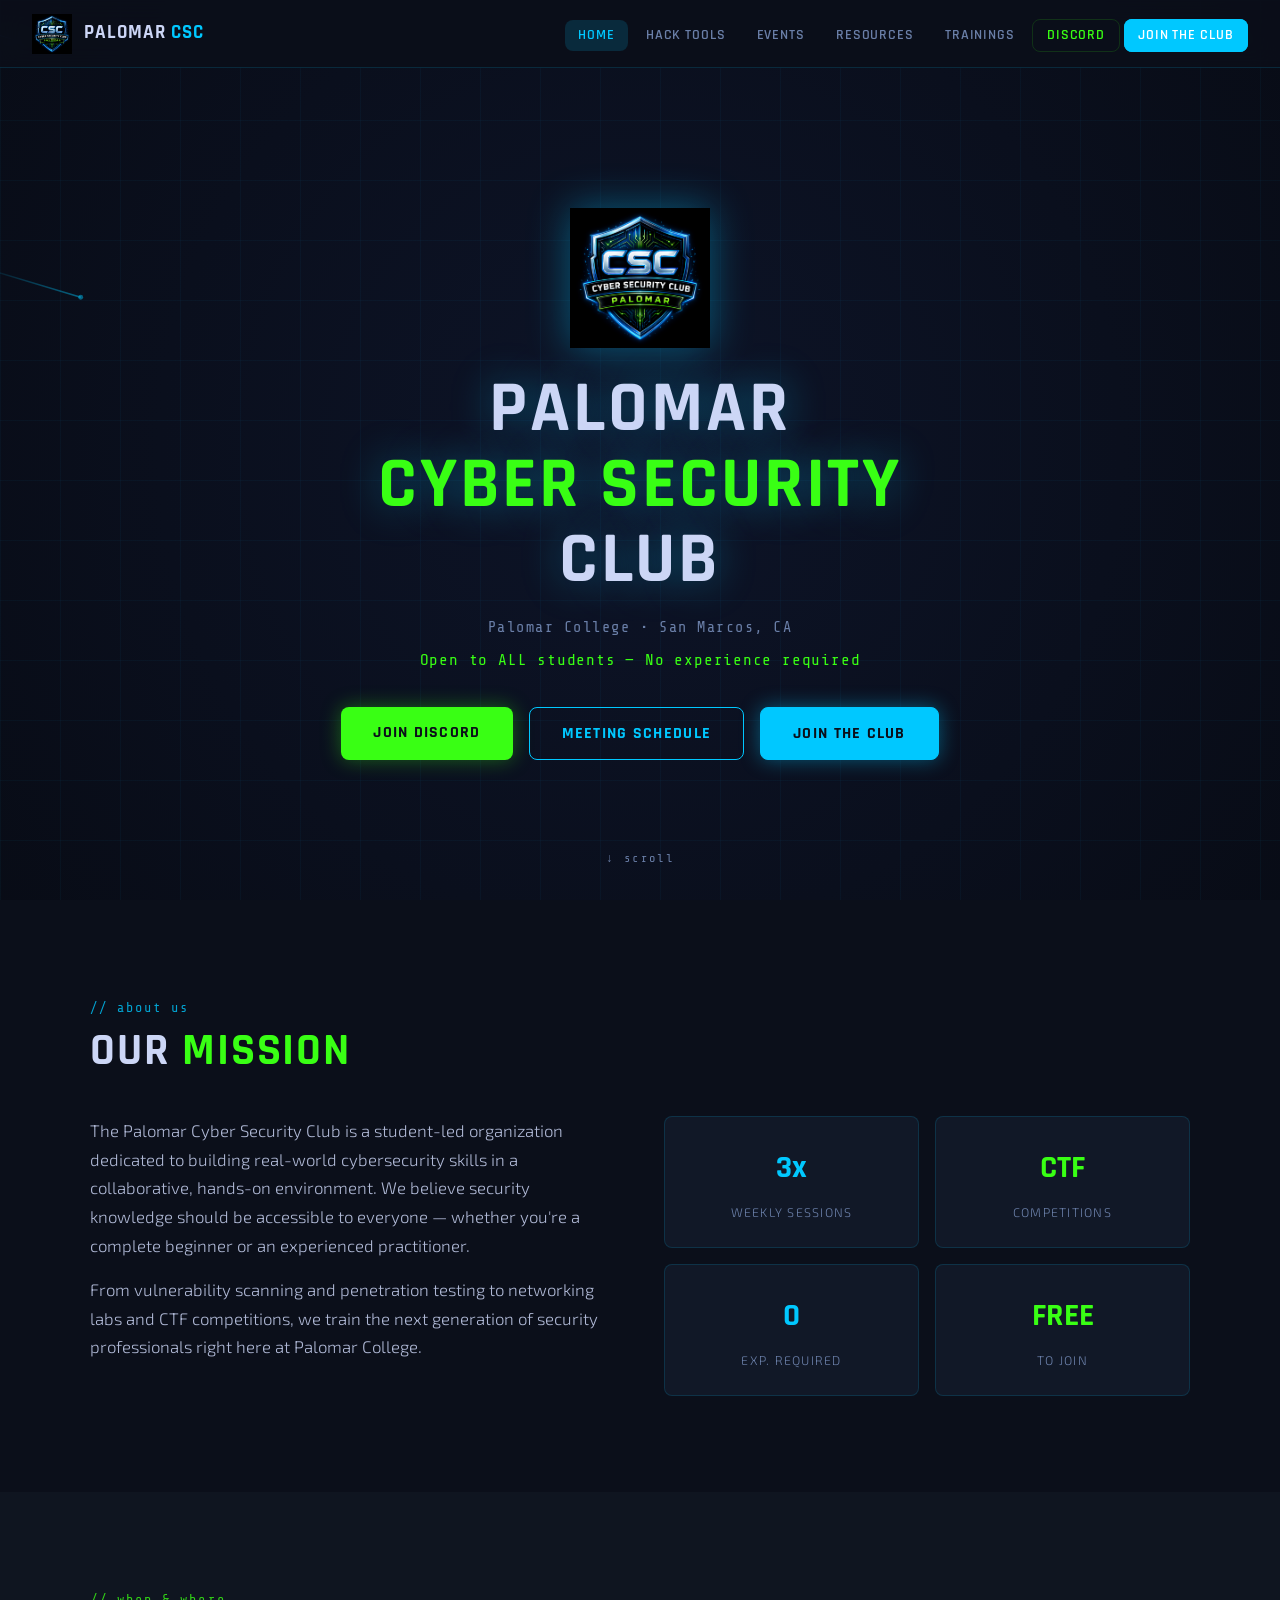
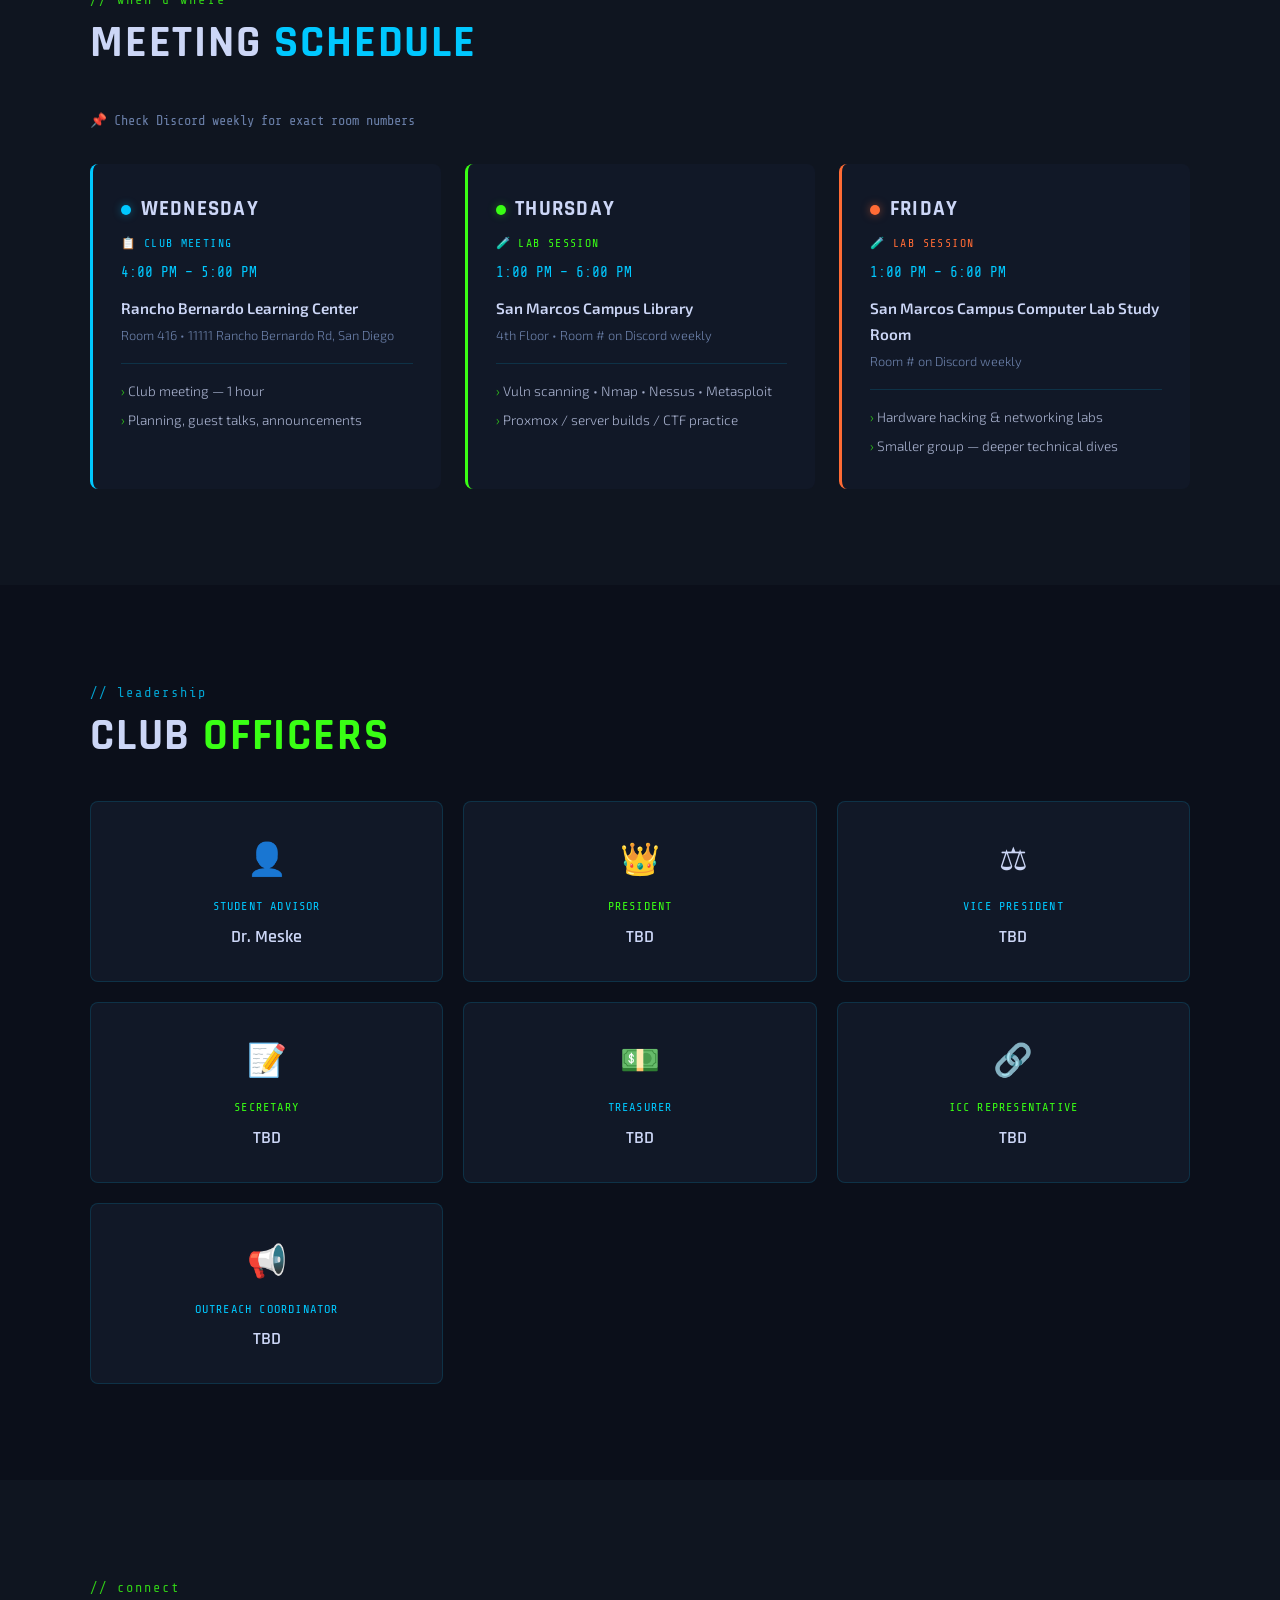
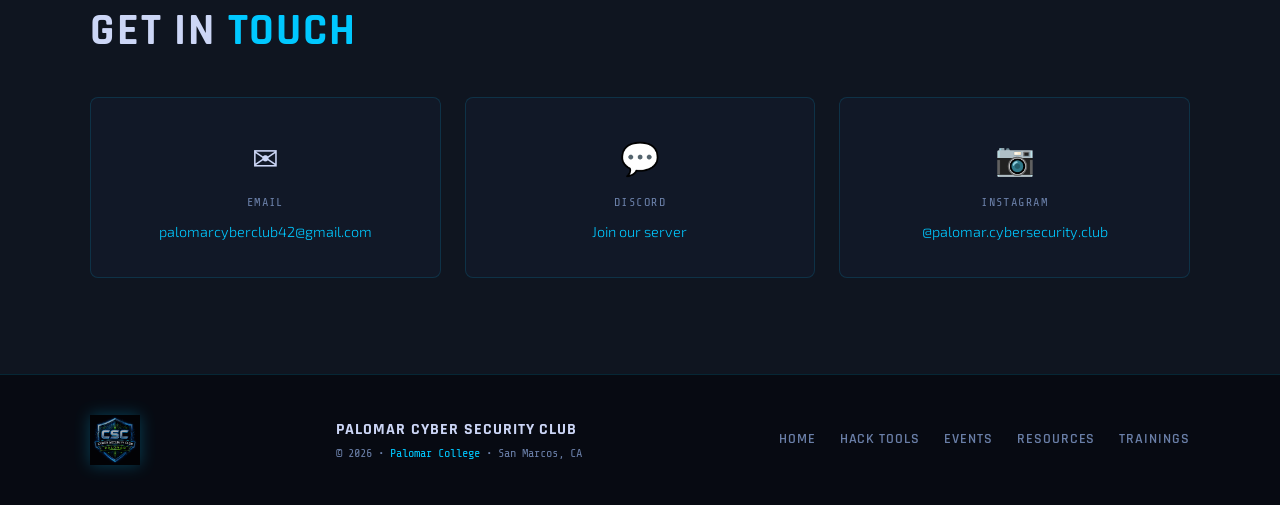
==== index.html @ 4d3561e5 "Update index.html" ====
<!DOCTYPE html>
<html lang="en">
<head>
<meta charset="UTF-8">
<meta name="viewport" content="width=device-width, initial-scale=1.0">
<title>Palomar Cyber Security Club</title>
<link href="https://fonts.googleapis.com/css2?family=Rajdhani:wght@400;500;600;700&family=Share+Tech+Mono&family=Exo+2:wght@300;400;600;800&display=swap" rel="stylesheet">
<link rel="stylesheet" href="style.css">
</head>
<body>

<!-- NAV -->
<nav class="navbar">
  <div class="nav-brand">
    <img src="logo.png" alt="CSC Logo" class="nav-logo">
    <span class="nav-title">Palomar <span class="accent-blue">CSC</span></span>
  </div>
  <button class="hamburger" id="hamburger">&#9776;</button>
  <ul class="nav-links" id="navLinks">
    <li><a href="index.html" class="active">Home</a></li>
    <li><a href="tools.html">Hack Tools</a></li>
    <li><a href="events.html">Events</a></li>
    <li><a href="resources.html">Resources</a></li>
    <li><a href="trainings.html">Trainings</a></li>
    <li><a href="https://discord.gg/BPTcKqK" target="_blank" class="nav-discord">Discord</a></li>
    <li><a href="https://sites.google.com/view/palomarcyberclub?utm_source=ig&utm_medium=social&utm_content=link_in_bio" target="_blank" class="nav-join">Join the Club</a></li>
  </ul>
</nav>

<!-- HERO -->
<section class="hero">
  <canvas id="comets"></canvas>
  <div class="hero-grid-overlay"></div>
  <div class="hero-content">
    <img src="logo.png" alt="CSC Logo" class="hero-logo">
    <h1 class="hero-title">PALOMAR<br><span class="accent-green">CYBER SECURITY</span><br>CLUB</h1>
    <p class="hero-sub">Palomar College &bull; San Marcos, CA</p>
    <p class="hero-tagline">Open to ALL students &mdash; No experience required</p>
    <div class="hero-btns">
      <a href="https://discord.gg/BPTcKqK" target="_blank" class="btn btn-primary">Join Discord</a>
      <a href="#schedule" class="btn btn-outline">Meeting Schedule</a>
      <a href="https://forms.gle/CK98BKJ6L5dnW2eJA" target="_blank" class="btn btn-join">Join the Club</a>
    </div>
  </div>
  <div class="hero-scroll-hint">&#8595; scroll</div>
</section>

<!-- ABOUT -->
<section class="section" id="about">
  <div class="container">
    <div class="section-label accent-blue">// about us</div>
    <h2 class="section-title">Our <span class="accent-green">Mission</span></h2>
    <div class="about-grid">
      <div class="about-text">
        <p>The Palomar Cyber Security Club is a student-led organization dedicated to building real-world cybersecurity skills in a collaborative, hands-on environment. We believe security knowledge should be accessible to everyone — whether you're a complete beginner or an experienced practitioner.</p>
        <p>From vulnerability scanning and penetration testing to networking labs and CTF competitions, we train the next generation of security professionals right here at Palomar College.</p>
      </div>
      <div class="about-stats">
        <div class="stat-card">
          <span class="stat-num accent-blue">3x</span>
          <span class="stat-label">Weekly Sessions</span>
        </div>
        <div class="stat-card">
          <span class="stat-num accent-green">CTF</span>
          <span class="stat-label">Competitions</span>
        </div>
        <div class="stat-card">
          <span class="stat-num accent-blue">0</span>
          <span class="stat-label">Exp. Required</span>
        </div>
        <div class="stat-card">
          <span class="stat-num accent-green">FREE</span>
          <span class="stat-label">To Join</span>
        </div>
      </div>
    </div>
  </div>
</section>

<!-- SCHEDULE -->
<section class="section section-dark" id="schedule">
  <div class="container">
    <div class="section-label accent-green">// when & where</div>
    <h2 class="section-title">Meeting <span class="accent-blue">Schedule</span></h2>
    <p class="schedule-note">&#128204; Check Discord weekly for exact room numbers</p>
    <div class="schedule-grid">

      <div class="schedule-card wednesday">
        <div class="day-header">
          <span class="day-dot wed-dot"></span>
          <span class="day-name">Wednesday</span>
        </div>
        <div style="font-family:'Share Tech Mono',monospace;font-size:0.72rem;color:var(--blue);text-transform:uppercase;letter-spacing:0.12em;margin-bottom:0.4rem;">📋 Club Meeting</div>
        <div class="day-time">4:00 PM – 5:00 PM</div>
        <div class="day-location">
          <div class="loc-name">Rancho Bernardo Learning Center</div>
          <div class="loc-detail">Room 416 &bull; 11111 Rancho Bernardo Rd, San Diego</div>
        </div>
        <ul class="day-activities">
          <li>Club meeting — 1 hour</li>
          <li>Planning, guest talks, announcements</li>
        </ul>
      </div>

      <div class="schedule-card thursday">
        <div class="day-header">
          <span class="day-dot thu-dot"></span>
          <span class="day-name">Thursday</span>
        </div>
        <div style="font-family:'Share Tech Mono',monospace;font-size:0.72rem;color:var(--green);text-transform:uppercase;letter-spacing:0.12em;margin-bottom:0.4rem;">🧪 Lab Session</div>
        <div class="day-time">1:00 PM – 6:00 PM</div>
        <div class="day-location">
          <div class="loc-name">San Marcos Campus Library</div>
          <div class="loc-detail">4th Floor &bull; Room # on Discord weekly</div>
        </div>
        <ul class="day-activities">
          <li>Vuln scanning &bull; Nmap &bull; Nessus &bull; Metasploit</li>
          <li>Proxmox / server builds / CTF practice</li>
        </ul>
      </div>

      <div class="schedule-card friday">
        <div class="day-header">
          <span class="day-dot fri-dot"></span>
          <span class="day-name">Friday</span>
        </div>
        <div style="font-family:'Share Tech Mono',monospace;font-size:0.72rem;color:#ff6b35;text-transform:uppercase;letter-spacing:0.12em;margin-bottom:0.4rem;">🧪 Lab Session</div>
        <div class="day-time">1:00 PM – 6:00 PM</div>
        <div class="day-location">
          <div class="loc-name">San Marcos Campus Computer Lab Study Room</div>
          <div class="loc-detail">Room # on Discord weekly</div>
        </div>
        <ul class="day-activities">
          <li>Hardware hacking &amp; networking labs</li>
          <li>Smaller group — deeper technical dives</li>
        </ul>
      </div>

    </div>
  </div>
</section>

<!-- OFFICERS -->
<section class="section" id="officers">
  <div class="container">
    <div class="section-label accent-blue">// leadership</div>
    <h2 class="section-title">Club <span class="accent-green">Officers</span></h2>
    <div class="officers-grid">
      <div class="officer-card">
        <div class="officer-icon">&#128100;</div>
        <div class="officer-role accent-blue">Student Advisor</div>
        <div class="officer-name">Dr. Meske</div>
      </div>
      <div class="officer-card">
        <div class="officer-icon">&#128081;</div>
        <div class="officer-role accent-green">President</div>
        <div class="officer-name">TBD</div>
      </div>
      <div class="officer-card">
        <div class="officer-icon">&#9878;</div>
        <div class="officer-role accent-blue">Vice President</div>
        <div class="officer-name">TBD</div>
      </div>
      <div class="officer-card">
        <div class="officer-icon">&#128221;</div>
        <div class="officer-role accent-green">Secretary</div>
        <div class="officer-name">TBD</div>
      </div>
      <div class="officer-card">
        <div class="officer-icon">&#128181;</div>
        <div class="officer-role accent-blue">Treasurer</div>
        <div class="officer-name">TBD</div>
      </div>
      <div class="officer-card">
        <div class="officer-icon">&#128279;</div>
        <div class="officer-role accent-green">ICC Representative</div>
        <div class="officer-name">TBD</div>
      </div>
      <div class="officer-card">
        <div class="officer-icon">&#128226;</div>
        <div class="officer-role accent-blue">Outreach Coordinator</div>
        <div class="officer-name">TBD</div>
      </div>
    </div>
  </div>
</section>

<!-- CONTACT -->
<section class="section section-dark" id="contact">
  <div class="container contact-container">
    <div class="section-label accent-green">// connect</div>
    <h2 class="section-title">Get In <span class="accent-blue">Touch</span></h2>
    <div class="contact-grid">
      <a href="mailto:palomarcyberclub42@gmail.com" class="contact-card">
        <span class="contact-icon">&#9993;</span>
        <span class="contact-label">Email</span>
        <span class="contact-value">palomarcyberclub42@gmail.com</span>
      </a>
      <a href="https://discord.gg/BPTcKqK" target="_blank" class="contact-card">
        <span class="contact-icon">&#128172;</span>
        <span class="contact-label">Discord</span>
        <span class="contact-value">Join our server</span>
      </a>
      <a href="https://www.instagram.com/palomar.cybersecurity.club" target="_blank" class="contact-card">
        <span class="contact-icon">&#128247;</span>
        <span class="contact-label">Instagram</span>
        <span class="contact-value">@palomar.cybersecurity.club</span>
      </a>
    </div>
  </div>
</section>

<!-- FOOTER -->
<footer class="footer">
  <div class="footer-inner">
    <img src="logo.png" alt="CSC Logo" class="footer-logo">
    <div class="footer-text">
      <p class="footer-name">Palomar Cyber Security Club</p>
      <p class="footer-copy">&copy; 2026 &bull; <a href="https://www.palomar.edu" target="_blank" style="color:var(--blue);text-decoration:none;">Palomar College</a> &bull; San Marcos, CA</p>
    </div>
    <nav class="footer-nav">
      <a href="index.html">Home</a>
      <a href="tools.html">Hack Tools</a>
      <a href="events.html">Events</a>
      <a href="resources.html">Resources</a>
      <a href="trainings.html">Trainings</a>
    </nav>
  </div>
</footer>

<script src="main.js"></script>
</body>
</html>
---- style.css ----
/* ── VARIABLES ── */
:root {
  --bg:        #0b0f1a;
  --bg2:       #0f1520;
  --bg3:       #131926;
  --card:      #111827;
  --card-hover:#162032;
  --blue:      #00c8ff;
  --blue-dim:  rgba(0,200,255,0.15);
  --blue-glow: rgba(0,200,255,0.4);
  --green:     #39ff14;
  --green-dim: rgba(57,255,20,0.12);
  --green-glow:rgba(57,255,20,0.35);
  --text:      #ccd6f6;
  --muted:     #6a7fa8;
  --border:    rgba(0,200,255,0.15);
  --border-g:  rgba(57,255,20,0.15);
  --nav-h:     68px;
  --radius:    8px;
}

/* ── RESET ── */
*, *::before, *::after { box-sizing: border-box; margin: 0; padding: 0; }
html { scroll-behavior: smooth; }

body {
  background: var(--bg);
  color: var(--text);
  font-family: 'Exo 2', sans-serif;
  font-weight: 300;
  line-height: 1.7;
  overflow-x: hidden;
}

a { color: inherit; text-decoration: none; }
ul { list-style: none; }
img { display: block; max-width: 100%; }

/* ── ACCENT CLASSES ── */
.accent-blue  { color: var(--blue); }
.accent-green { color: var(--green); }

/* ── NAVBAR ── */
.navbar {
  position: fixed;
  top: 0; left: 0; right: 0;
  height: var(--nav-h);
  background: rgba(11,15,26,0.92);
  backdrop-filter: blur(12px);
  border-bottom: 1px solid var(--border);
  display: flex;
  align-items: center;
  justify-content: space-between;
  padding: 0 2rem;
  z-index: 1000;
}

.nav-brand {
  display: flex;
  align-items: center;
  gap: 0.75rem;
}

.nav-logo {
  height: 40px;
  width: 40px;
  object-fit: contain;
}

.nav-title {
  font-family: 'Rajdhani', sans-serif;
  font-weight: 700;
  font-size: 1.2rem;
  letter-spacing: 0.05em;
  text-transform: uppercase;
}

.nav-links {
  display: flex;
  align-items: center;
  gap: 0.25rem;
}

.nav-links a {
  padding: 0.4rem 0.85rem;
  border-radius: var(--radius);
  font-family: 'Rajdhani', sans-serif;
  font-weight: 600;
  font-size: 0.9rem;
  letter-spacing: 0.06em;
  text-transform: uppercase;
  color: var(--muted);
  transition: color 0.2s, background 0.2s;
}

.nav-links a:hover,
.nav-links a.active {
  color: var(--blue);
  background: var(--blue-dim);
}

.nav-discord {
  color: var(--green) !important;
  border: 1px solid var(--border-g) !important;
}
.nav-discord:hover {
  background: var(--green-dim) !important;
}

.nav-join {
  color: #fff !important;
  background: var(--blue) !important;
  border: 1px solid var(--blue) !important;
  border-radius: var(--radius) !important;
}
.nav-join:hover {
  background: #00b8e6 !important;
  box-shadow: 0 0 14px var(--blue-glow) !important;
  color: #fff !important;
}

.hamburger {
  display: none;
  background: none;
  border: none;
  color: var(--blue);
  font-size: 1.5rem;
  cursor: pointer;
}

/* ── HERO ── */
.hero {
  position: relative;
  min-height: 100vh;
  display: flex;
  align-items: center;
  justify-content: center;
  overflow: hidden;
  padding-top: var(--nav-h);
}

#comets {
  position: absolute;
  inset: 0;
  width: 100%;
  height: 100%;
}

.hero-grid-overlay {
  position: absolute;
  inset: 0;
  background-image:
    linear-gradient(rgba(0,200,255,0.04) 1px, transparent 1px),
    linear-gradient(90deg, rgba(0,200,255,0.04) 1px, transparent 1px);
  background-size: 60px 60px;
  pointer-events: none;
}

.hero-content {
  position: relative;
  z-index: 2;
  text-align: center;
  padding: 2rem;
  animation: fadeUp 1s ease both;
}

.hero-logo {
  width: 140px;
  height: 140px;
  object-fit: contain;
  margin: 0 auto 1.5rem;
  filter: drop-shadow(0 0 20px var(--blue-glow));
  animation: pulse-glow 3s ease-in-out infinite;
}

@keyframes pulse-glow {
  0%, 100% { filter: drop-shadow(0 0 20px var(--blue-glow)); }
  50%       { filter: drop-shadow(0 0 35px var(--blue-glow)) drop-shadow(0 0 60px var(--green-glow)); }
}

.hero-title {
  font-family: 'Rajdhani', sans-serif;
  font-weight: 700;
  font-size: clamp(2.2rem, 6vw, 4.5rem);
  line-height: 1.05;
  letter-spacing: 0.04em;
  text-transform: uppercase;
  text-shadow: 0 0 40px var(--blue-glow);
  margin-bottom: 1rem;
}

.hero-sub {
  font-family: 'Share Tech Mono', monospace;
  font-size: 0.95rem;
  color: var(--muted);
  letter-spacing: 0.1em;
  margin-bottom: 0.4rem;
}

.hero-tagline {
  font-size: 1rem;
  color: var(--green);
  font-family: 'Share Tech Mono', monospace;
  letter-spacing: 0.05em;
  margin-bottom: 2rem;
}

.hero-btns {
  display: flex;
  gap: 1rem;
  justify-content: center;
  flex-wrap: wrap;
}

.btn {
  padding: 0.75rem 2rem;
  border-radius: var(--radius);
  font-family: 'Rajdhani', sans-serif;
  font-weight: 700;
  font-size: 1rem;
  letter-spacing: 0.08em;
  text-transform: uppercase;
  cursor: pointer;
  transition: all 0.25s;
  display: inline-block;
}

.btn-primary {
  background: var(--green);
  color: #0b0f1a;
  box-shadow: 0 0 20px var(--green-glow);
}
.btn-primary:hover {
  background: #50ff2a;
  box-shadow: 0 0 35px var(--green-glow);
  transform: translateY(-2px);
}

.btn-outline {
  border: 1px solid var(--blue);
  color: var(--blue);
  background: transparent;
}
.btn-outline:hover {
  background: var(--blue-dim);
  box-shadow: 0 0 20px var(--blue-glow);
  transform: translateY(-2px);
}

.btn-join {
  border: 1px solid var(--blue);
  color: #0b0f1a;
  background: var(--blue);
  box-shadow: 0 0 20px var(--blue-glow);
}
.btn-join:hover {
  background: #00b8e6;
  box-shadow: 0 0 35px var(--blue-glow);
  transform: translateY(-2px);
}

.hero-scroll-hint {
  position: absolute;
  bottom: 2rem;
  left: 50%;
  transform: translateX(-50%);
  font-family: 'Share Tech Mono', monospace;
  font-size: 0.75rem;
  color: var(--muted);
  letter-spacing: 0.2em;
  animation: bounce 2s ease-in-out infinite;
}

@keyframes bounce {
  0%, 100% { transform: translateX(-50%) translateY(0); }
  50%       { transform: translateX(-50%) translateY(6px); }
}

/* ── SECTIONS ── */
.section {
  padding: 6rem 1.5rem;
}

.section-dark {
  background: var(--bg2);
}

.container {
  max-width: 1100px;
  margin: 0 auto;
}

.section-label {
  font-family: 'Share Tech Mono', monospace;
  font-size: 0.85rem;
  letter-spacing: 0.15em;
  margin-bottom: 0.5rem;
  opacity: 0.8;
}

.section-title {
  font-family: 'Rajdhani', sans-serif;
  font-weight: 700;
  font-size: clamp(1.8rem, 4vw, 2.8rem);
  text-transform: uppercase;
  letter-spacing: 0.04em;
  margin-bottom: 2.5rem;
  line-height: 1.1;
}

/* ── ABOUT ── */
.about-grid {
  display: grid;
  grid-template-columns: 1fr 1fr;
  gap: 3rem;
  align-items: start;
}

.about-text p {
  color: var(--text);
  margin-bottom: 1rem;
  font-size: 1.05rem;
  opacity: 0.85;
}

.about-stats {
  display: grid;
  grid-template-columns: 1fr 1fr;
  gap: 1rem;
}

.stat-card {
  background: var(--card);
  border: 1px solid var(--border);
  border-radius: var(--radius);
  padding: 1.5rem;
  text-align: center;
  display: flex;
  flex-direction: column;
  gap: 0.4rem;
  transition: border-color 0.2s, background 0.2s;
}

.stat-card:hover {
  background: var(--card-hover);
  border-color: var(--blue);
}

.stat-num {
  font-family: 'Rajdhani', sans-serif;
  font-weight: 700;
  font-size: 2rem;
}

.stat-label {
  font-size: 0.78rem;
  color: var(--muted);
  text-transform: uppercase;
  letter-spacing: 0.1em;
}

/* ── SCHEDULE ── */
.schedule-note {
  font-family: 'Share Tech Mono', monospace;
  font-size: 0.85rem;
  color: var(--muted);
  margin-bottom: 2rem;
}

.schedule-grid {
  display: grid;
  grid-template-columns: repeat(3, 1fr);
  gap: 1.5rem;
}

.schedule-card {
  background: var(--card);
  border-radius: var(--radius);
  padding: 1.75rem;
  border-left: 3px solid transparent;
  transition: transform 0.2s, box-shadow 0.2s;
}

.schedule-card:hover {
  transform: translateY(-4px);
}

.wednesday { border-left-color: var(--blue); }
.thursday  { border-left-color: var(--green); }
.friday    { border-left-color: #ff6b35; }

.day-header {
  display: flex;
  align-items: center;
  gap: 0.6rem;
  margin-bottom: 0.4rem;
}

.day-dot {
  width: 10px;
  height: 10px;
  border-radius: 50%;
  flex-shrink: 0;
}

.wed-dot { background: var(--blue); box-shadow: 0 0 8px var(--blue-glow); }
.thu-dot { background: var(--green); box-shadow: 0 0 8px var(--green-glow); }
.fri-dot { background: #ff6b35; box-shadow: 0 0 8px rgba(255,107,53,0.5); }

.day-name {
  font-family: 'Rajdhani', sans-serif;
  font-weight: 700;
  font-size: 1.3rem;
  text-transform: uppercase;
  letter-spacing: 0.06em;
}

.day-time {
  font-family: 'Share Tech Mono', monospace;
  font-size: 0.9rem;
  color: var(--blue);
  margin-bottom: 0.75rem;
}

.loc-name {
  font-weight: 600;
  font-size: 0.95rem;
  margin-bottom: 0.2rem;
}

.loc-detail {
  font-size: 0.8rem;
  color: var(--muted);
  margin-bottom: 1rem;
}

.day-activities {
  border-top: 1px solid var(--border);
  padding-top: 0.75rem;
}

.day-activities li {
  font-size: 0.85rem;
  color: var(--text);
  opacity: 0.8;
  padding: 0.2rem 0;
}

.day-activities li::before {
  content: '› ';
  color: var(--green);
}

/* ── OFFICERS ── */
.officers-note {
  color: var(--muted);
  font-family: 'Share Tech Mono', monospace;
  font-size: 0.85rem;
  margin-bottom: 2rem;
}

.officers-grid {
  display: grid;
  grid-template-columns: repeat(3, 1fr);
  gap: 1.25rem;
}

.officer-card {
  background: var(--card);
  border: 1px solid var(--border);
  border-radius: var(--radius);
  padding: 1.75rem 1.25rem;
  text-align: center;
  transition: all 0.25s;
}

.officer-card:hover {
  border-color: var(--blue);
  background: var(--card-hover);
  transform: translateY(-3px);
  box-shadow: 0 8px 24px rgba(0,200,255,0.1);
}

.officer-icon {
  font-size: 2rem;
  margin-bottom: 0.75rem;
}

.officer-role {
  font-family: 'Share Tech Mono', monospace;
  font-size: 0.75rem;
  text-transform: uppercase;
  letter-spacing: 0.1em;
  margin-bottom: 0.4rem;
}

.officer-name {
  font-family: 'Rajdhani', sans-serif;
  font-weight: 600;
  font-size: 1.1rem;
  color: var(--text);
}

/* ── CONTACT ── */
.contact-grid {
  display: grid;
  grid-template-columns: repeat(3, 1fr);
  gap: 1.5rem;
}

.contact-card {
  background: var(--card);
  border: 1px solid var(--border);
  border-radius: var(--radius);
  padding: 2rem 1.5rem;
  text-align: center;
  display: flex;
  flex-direction: column;
  gap: 0.5rem;
  transition: all 0.25s;
}

.contact-card:hover {
  border-color: var(--green);
  background: var(--green-dim);
  transform: translateY(-3px);
  box-shadow: 0 8px 24px rgba(57,255,20,0.1);
}

.contact-icon { font-size: 2rem; }

.contact-label {
  font-family: 'Share Tech Mono', monospace;
  font-size: 0.75rem;
  text-transform: uppercase;
  letter-spacing: 0.12em;
  color: var(--muted);
}

.contact-value {
  font-size: 0.9rem;
  color: var(--blue);
  word-break: break-all;
}

/* ── FOOTER ── */
.footer {
  background: #070a12;
  border-top: 1px solid var(--border);
  padding: 2.5rem 2rem;
}

.footer-inner {
  max-width: 1100px;
  margin: 0 auto;
  display: flex;
  align-items: center;
  gap: 1.5rem;
  flex-wrap: wrap;
  justify-content: space-between;
}

.footer-logo {
  height: 50px;
  width: 50px;
  object-fit: contain;
  opacity: 0.7;
  filter: drop-shadow(0 0 8px var(--blue-glow));
}

.footer-name {
  font-family: 'Rajdhani', sans-serif;
  font-weight: 700;
  font-size: 1rem;
  text-transform: uppercase;
  letter-spacing: 0.06em;
}

.footer-copy {
  font-size: 0.75rem;
  color: var(--muted);
  font-family: 'Share Tech Mono', monospace;
}

.footer-nav {
  display: flex;
  gap: 1.5rem;
  flex-wrap: wrap;
}

.footer-nav a {
  font-family: 'Rajdhani', sans-serif;
  font-weight: 600;
  font-size: 0.85rem;
  text-transform: uppercase;
  letter-spacing: 0.07em;
  color: var(--muted);
  transition: color 0.2s;
}

.footer-nav a:hover { color: var(--blue); }

/* ── PAGE HERO (inner pages) ── */
.page-hero {
  padding: calc(var(--nav-h) + 4rem) 1.5rem 3rem;
  text-align: center;
  background: var(--bg2);
  border-bottom: 1px solid var(--border);
  position: relative;
  overflow: hidden;
}

.page-hero::before {
  content: '';
  position: absolute;
  inset: 0;
  background-image:
    linear-gradient(rgba(0,200,255,0.03) 1px, transparent 1px),
    linear-gradient(90deg, rgba(0,200,255,0.03) 1px, transparent 1px);
  background-size: 50px 50px;
}

.page-hero-title {
  font-family: 'Rajdhani', sans-serif;
  font-weight: 700;
  font-size: clamp(2rem, 5vw, 3.5rem);
  text-transform: uppercase;
  letter-spacing: 0.06em;
  position: relative;
}

.page-hero-sub {
  font-family: 'Share Tech Mono', monospace;
  font-size: 0.9rem;
  color: var(--muted);
  margin-top: 0.5rem;
  position: relative;
}

/* ── TOOL / RESOURCE CARDS ── */
.tools-grid {
  display: grid;
  grid-template-columns: repeat(auto-fill, minmax(300px, 1fr));
  gap: 1.25rem;
}

.tool-card {
  background: var(--card);
  border: 1px solid var(--border);
  border-radius: var(--radius);
  padding: 1.5rem;
  transition: all 0.25s;
}

.tool-card:hover {
  border-color: var(--green);
  background: var(--card-hover);
  transform: translateY(-3px);
  box-shadow: 0 8px 24px rgba(57,255,20,0.08);
}

.tool-card a {
  color: var(--blue);
  font-weight: 600;
  transition: color 0.2s;
}

.tool-card a:hover { color: var(--green); }

.tool-tag {
  display: inline-block;
  background: var(--green-dim);
  color: var(--green);
  border: 1px solid var(--border-g);
  border-radius: 4px;
  padding: 0.15rem 0.5rem;
  font-family: 'Share Tech Mono', monospace;
  font-size: 0.7rem;
  letter-spacing: 0.08em;
  margin-bottom: 0.75rem;
}

.tool-card h3 {
  font-family: 'Rajdhani', sans-serif;
  font-weight: 700;
  font-size: 1.15rem;
  margin-bottom: 0.4rem;
}

.tool-card p {
  font-size: 0.88rem;
  color: var(--muted);
  line-height: 1.6;
}

.category-label {
  font-family: 'Rajdhani', sans-serif;
  font-weight: 700;
  font-size: 1.3rem;
  text-transform: uppercase;
  letter-spacing: 0.08em;
  color: var(--blue);
  margin: 3rem 0 1.25rem;
  padding-bottom: 0.5rem;
  border-bottom: 1px solid var(--border);
  display: flex;
  align-items: center;
  gap: 0.5rem;
}

.category-label::before {
  content: '//';
  color: var(--green);
  font-family: 'Share Tech Mono', monospace;
  font-size: 1rem;
}

/* ── EVENTS ── */
.events-list {
  display: flex;
  flex-direction: column;
  gap: 1.25rem;
}

.event-card {
  background: var(--card);
  border: 1px solid var(--border);
  border-radius: var(--radius);
  padding: 1.5rem 1.75rem;
  display: grid;
  grid-template-columns: auto 1fr auto;
  gap: 1.5rem;
  align-items: center;
  transition: all 0.25s;
}

.event-card:hover {
  border-color: var(--blue);
  background: var(--card-hover);
}

.event-date {
  text-align: center;
  min-width: 60px;
}

.event-month {
  font-family: 'Share Tech Mono', monospace;
  font-size: 0.7rem;
  text-transform: uppercase;
  color: var(--blue);
  letter-spacing: 0.1em;
}

.event-day {
  font-family: 'Rajdhani', sans-serif;
  font-weight: 700;
  font-size: 2.2rem;
  color: var(--text);
  line-height: 1;
}

.event-info h3 {
  font-family: 'Rajdhani', sans-serif;
  font-weight: 700;
  font-size: 1.2rem;
  margin-bottom: 0.25rem;
}

.event-info p {
  font-size: 0.85rem;
  color: var(--muted);
}

.event-badge {
  padding: 0.3rem 0.8rem;
  border-radius: 20px;
  font-family: 'Share Tech Mono', monospace;
  font-size: 0.7rem;
  letter-spacing: 0.08em;
  white-space: nowrap;
}

.badge-upcoming {
  background: var(--blue-dim);
  color: var(--blue);
  border: 1px solid rgba(0,200,255,0.3);
}

.badge-recurring {
  background: var(--green-dim);
  color: var(--green);
  border: 1px solid rgba(57,255,20,0.3);
}

.announcement-card {
  background: var(--card);
  border-left: 3px solid var(--green);
  border-radius: var(--radius);
  padding: 1.5rem 1.75rem;
  margin-bottom: 1rem;
}

.announcement-card h3 {
  font-family: 'Rajdhani', sans-serif;
  font-weight: 700;
  font-size: 1.15rem;
  color: var(--green);
  margin-bottom: 0.4rem;
}

.announcement-card p {
  font-size: 0.9rem;
  color: var(--text);
  opacity: 0.85;
}

.ann-date {
  font-family: 'Share Tech Mono', monospace;
  font-size: 0.75rem;
  color: var(--muted);
  margin-top: 0.5rem;
}

/* ── ANIMATIONS ── */
@keyframes fadeUp {
  from { opacity: 0; transform: translateY(30px); }
  to   { opacity: 1; transform: translateY(0); }
}

.fade-up {
  opacity: 0;
  transform: translateY(24px);
  transition: opacity 0.6s ease, transform 0.6s ease;
}
.fade-up.visible {
  opacity: 1;
  transform: translateY(0);
}

/* ── RESPONSIVE ── */
@media (max-width: 768px) {
  .hamburger { display: block; }

  .nav-links {
    display: none;
    position: fixed;
    top: var(--nav-h);
    left: 0; right: 0;
    background: rgba(11,15,26,0.98);
    flex-direction: column;
    padding: 1.5rem;
    gap: 0.5rem;
    border-bottom: 1px solid var(--border);
  }

  .nav-links.open { display: flex; }
  .nav-links a { width: 100%; text-align: center; padding: 0.75rem; }

  .about-grid       { grid-template-columns: 1fr; }
  .schedule-grid    { grid-template-columns: 1fr; }
  .officers-grid    { grid-template-columns: repeat(2, 1fr); }
  .contact-grid     { grid-template-columns: 1fr; }
  .footer-inner     { flex-direction: column; text-align: center; }
  .footer-nav       { justify-content: center; }

  .event-card {
    grid-template-columns: auto 1fr;
    grid-template-rows: auto auto;
  }
  .event-badge { grid-column: 2; }
}

@media (max-width: 480px) {
  .officers-grid { grid-template-columns: 1fr; }
  .about-stats   { grid-template-columns: 1fr 1fr; }
}
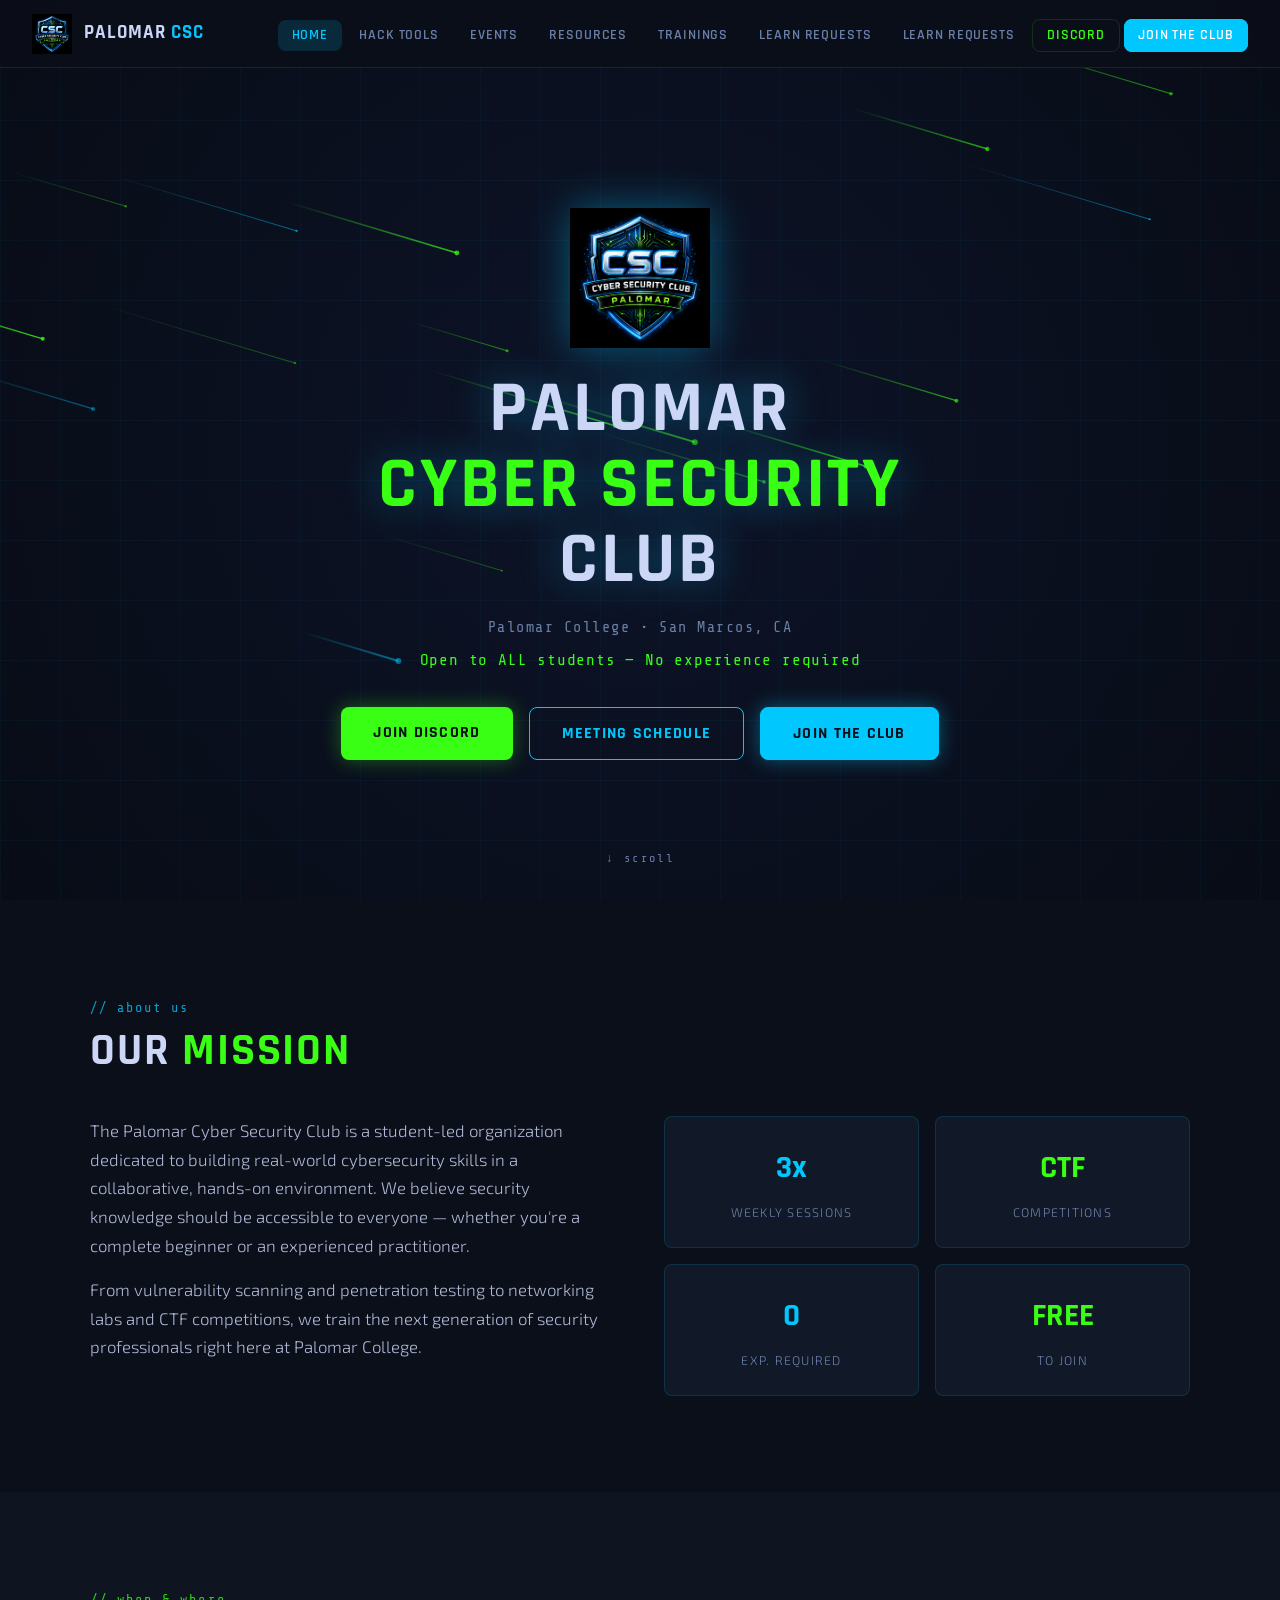
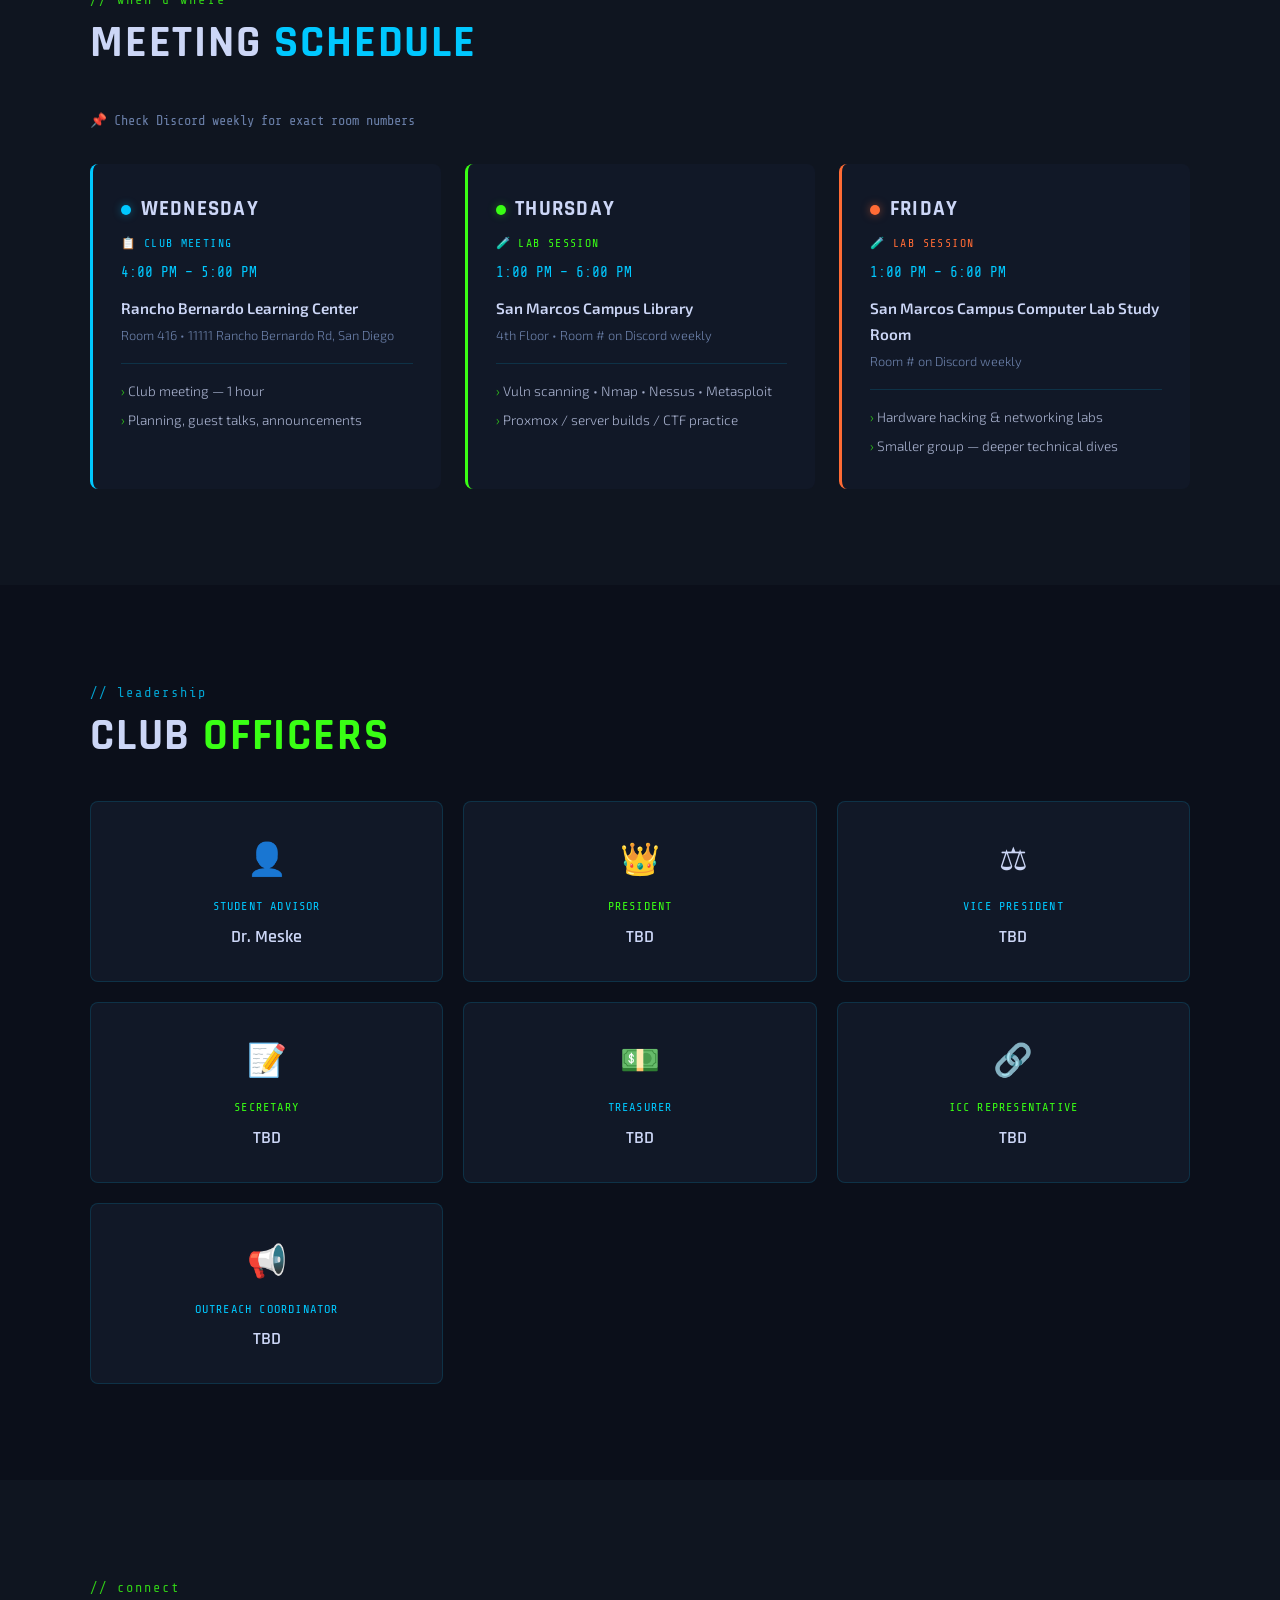
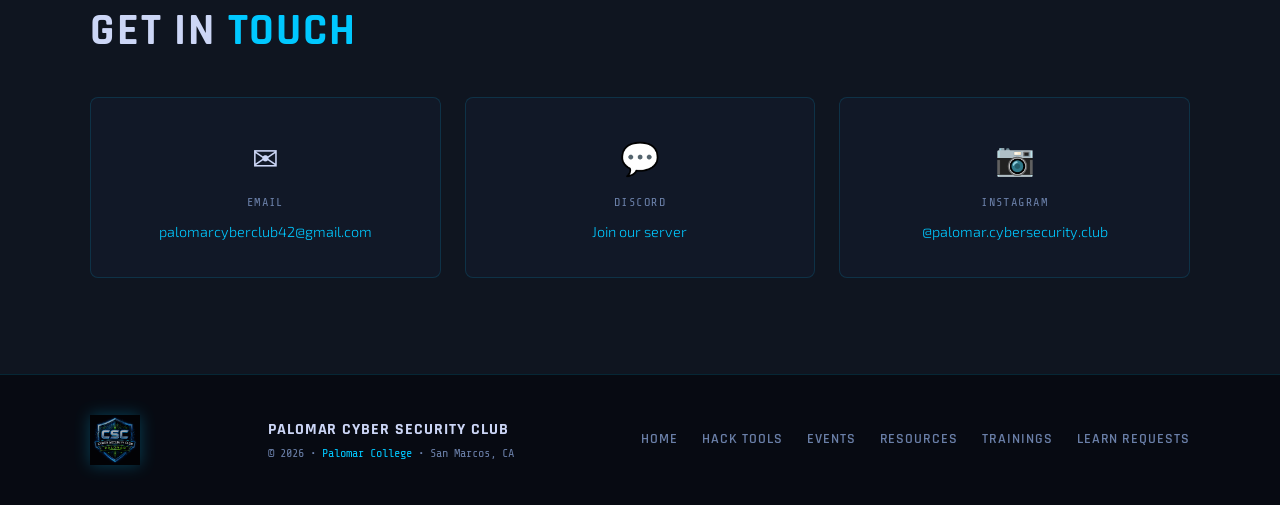
==== commit 1a3b6acd: "Add files via upload" ====
--- a/index.html
+++ b/index.html
@@ -21,7 +21,9 @@
     <li><a href="tools.html">Hack Tools</a></li>
     <li><a href="events.html">Events</a></li>
     <li><a href="resources.html">Resources</a></li>
-    <li><a href="trainings.html">Trainings</a></li>
+    <li><a href="trainings.html">Trainings</a>
+      <a href="learning-board.html">Learn Requests</a></li>
+    <li><a href="learning-board.html">Learn Requests</a></li>
     <li><a href="https://discord.gg/BPTcKqK" target="_blank" class="nav-discord">Discord</a></li>
     <li><a href="https://sites.google.com/view/palomarcyberclub?utm_source=ig&utm_medium=social&utm_content=link_in_bio" target="_blank" class="nav-join">Join the Club</a></li>
   </ul>
@@ -224,6 +226,7 @@
       <a href="events.html">Events</a>
       <a href="resources.html">Resources</a>
       <a href="trainings.html">Trainings</a>
+      <a href="learning-board.html">Learn Requests</a>
     </nav>
   </div>
 </footer>
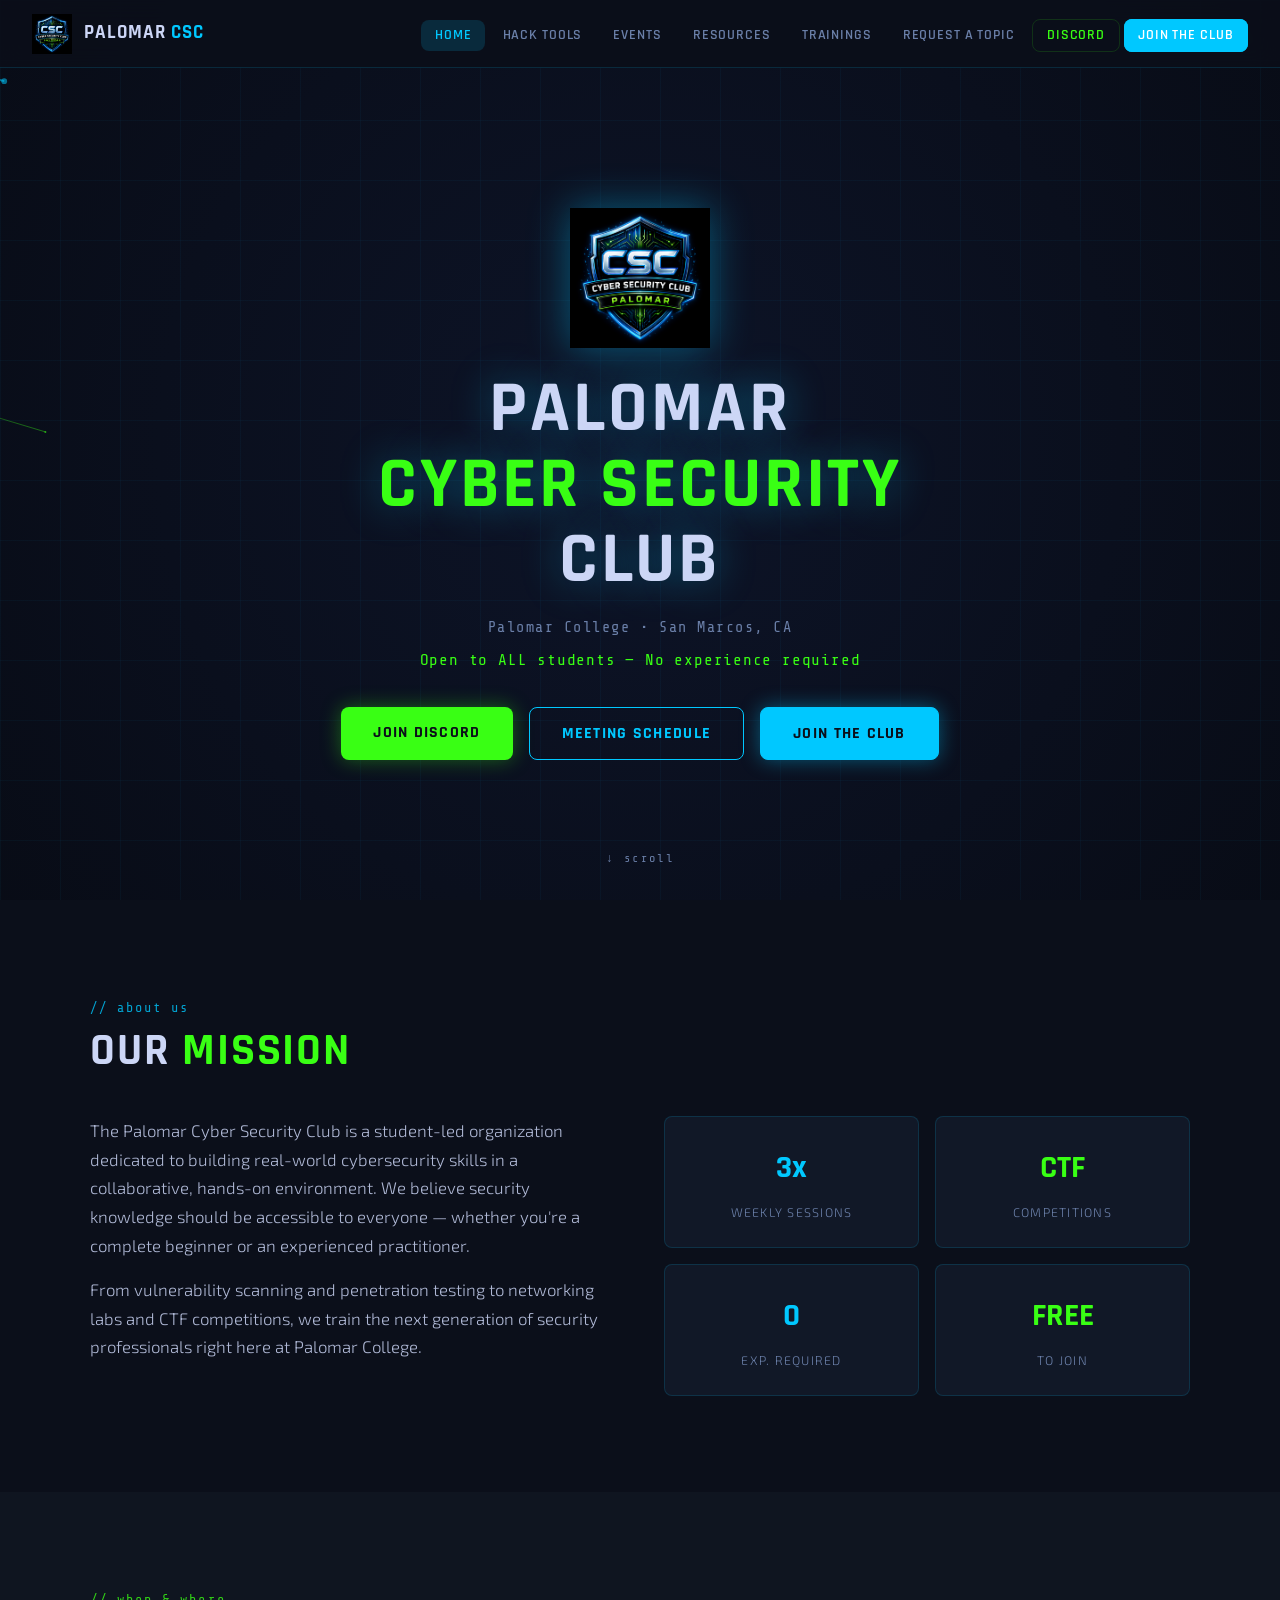
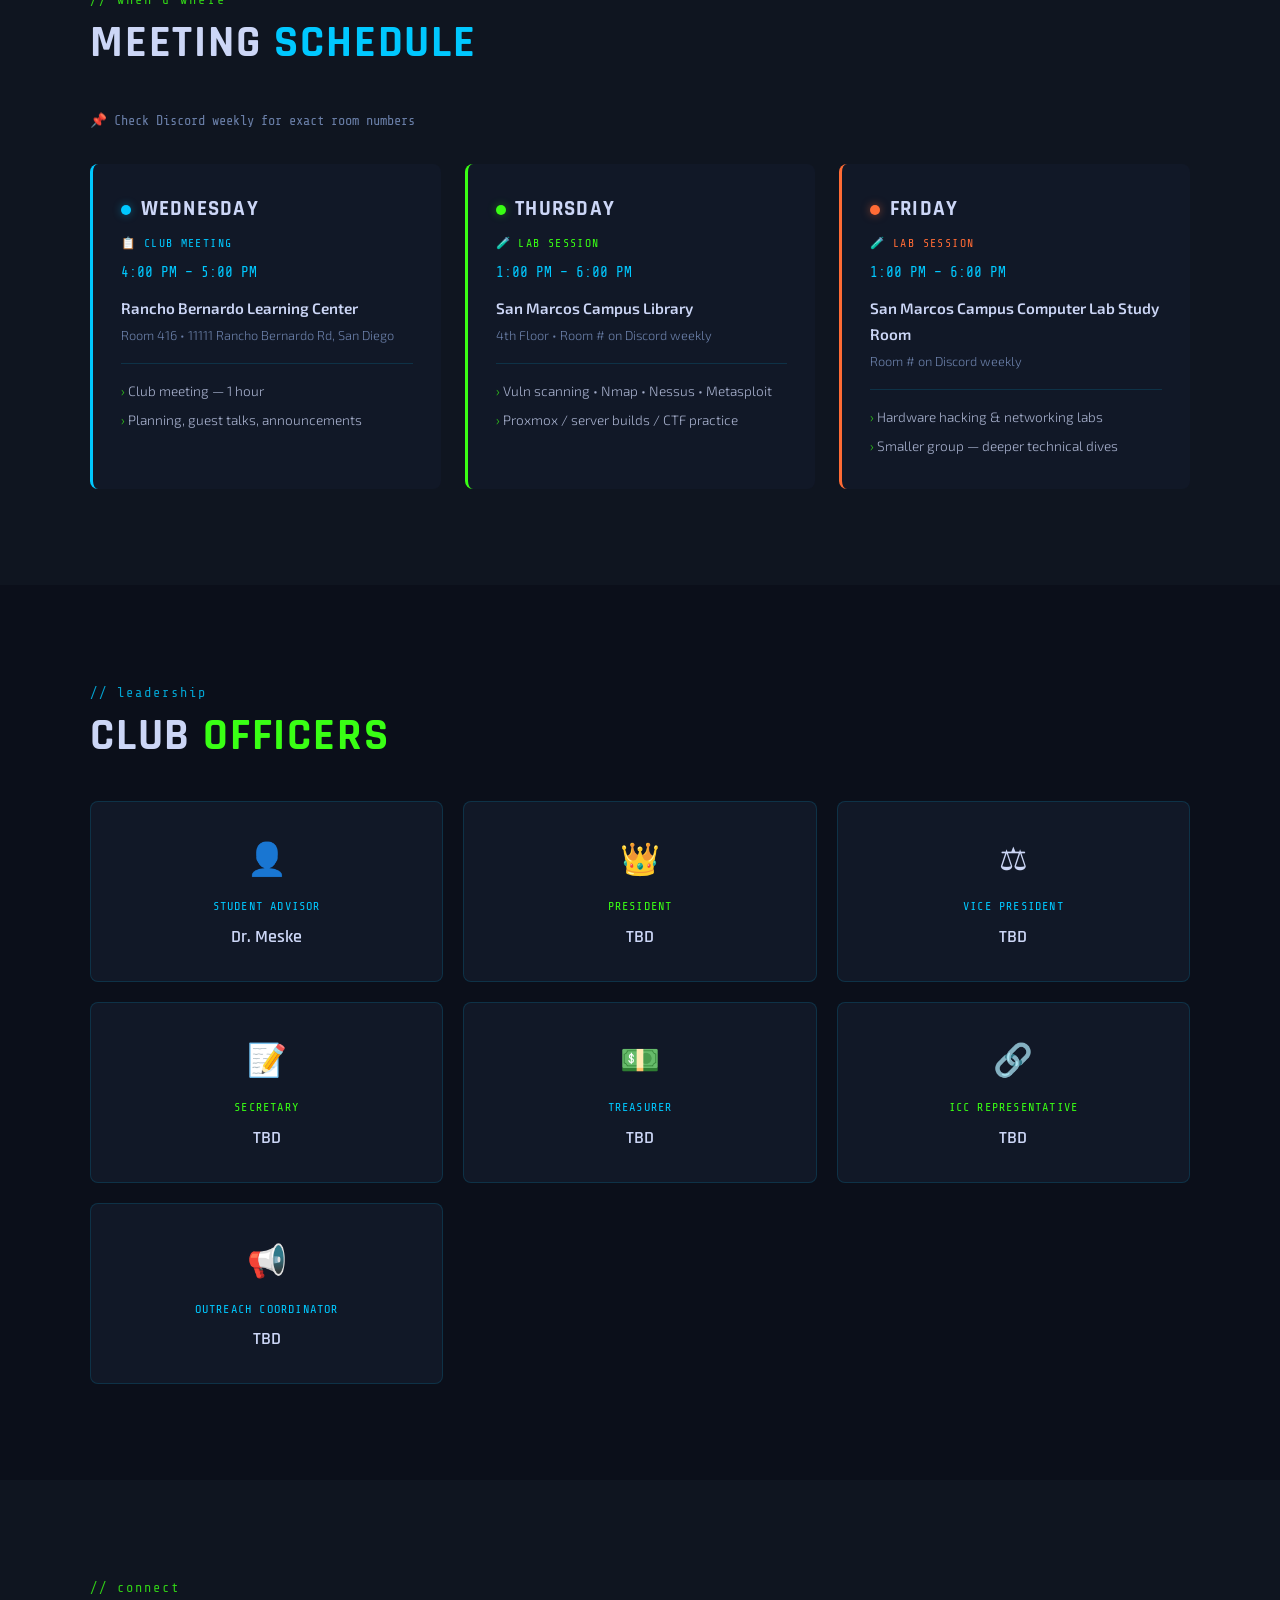
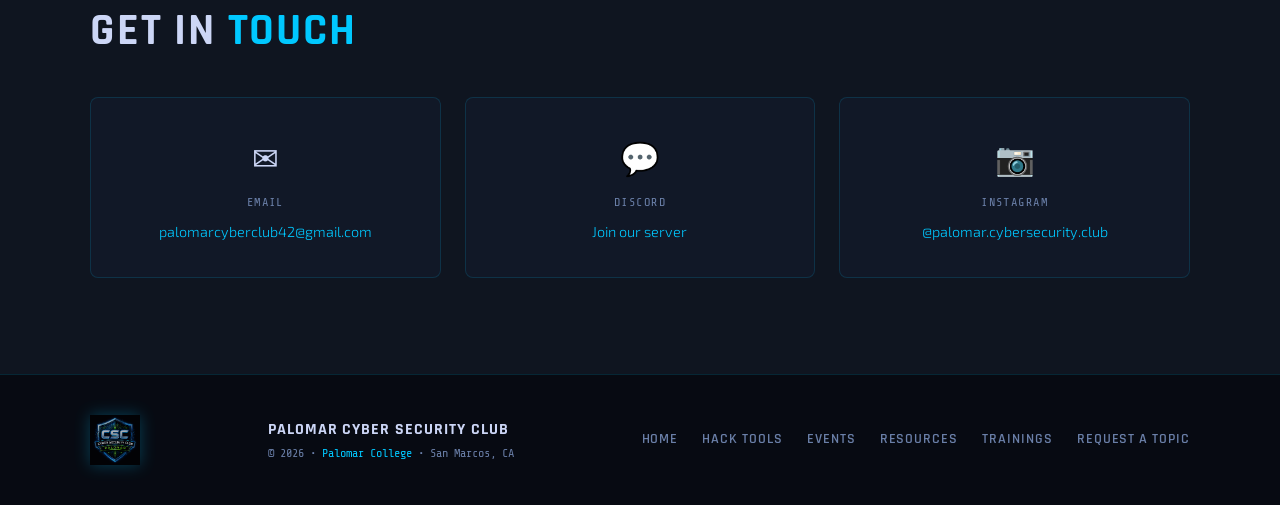
==== commit 15acd114: "Add files via upload" ====
--- a/index.html
+++ b/index.html
@@ -21,9 +21,8 @@
     <li><a href="tools.html">Hack Tools</a></li>
     <li><a href="events.html">Events</a></li>
     <li><a href="resources.html">Resources</a></li>
-    <li><a href="trainings.html">Trainings</a>
-      <a href="learning-board.html">Learn Requests</a></li>
-    <li><a href="learning-board.html">Learn Requests</a></li>
+    <li><a href="trainings.html">Trainings</a></li>
+    <li><a href="learning-board.html">Request a Topic</a></li>
     <li><a href="https://discord.gg/BPTcKqK" target="_blank" class="nav-discord">Discord</a></li>
     <li><a href="https://sites.google.com/view/palomarcyberclub?utm_source=ig&utm_medium=social&utm_content=link_in_bio" target="_blank" class="nav-join">Join the Club</a></li>
   </ul>
@@ -226,7 +225,7 @@
       <a href="events.html">Events</a>
       <a href="resources.html">Resources</a>
       <a href="trainings.html">Trainings</a>
-      <a href="learning-board.html">Learn Requests</a>
+      <a href="learning-board.html">Request a Topic</a>
     </nav>
   </div>
 </footer>
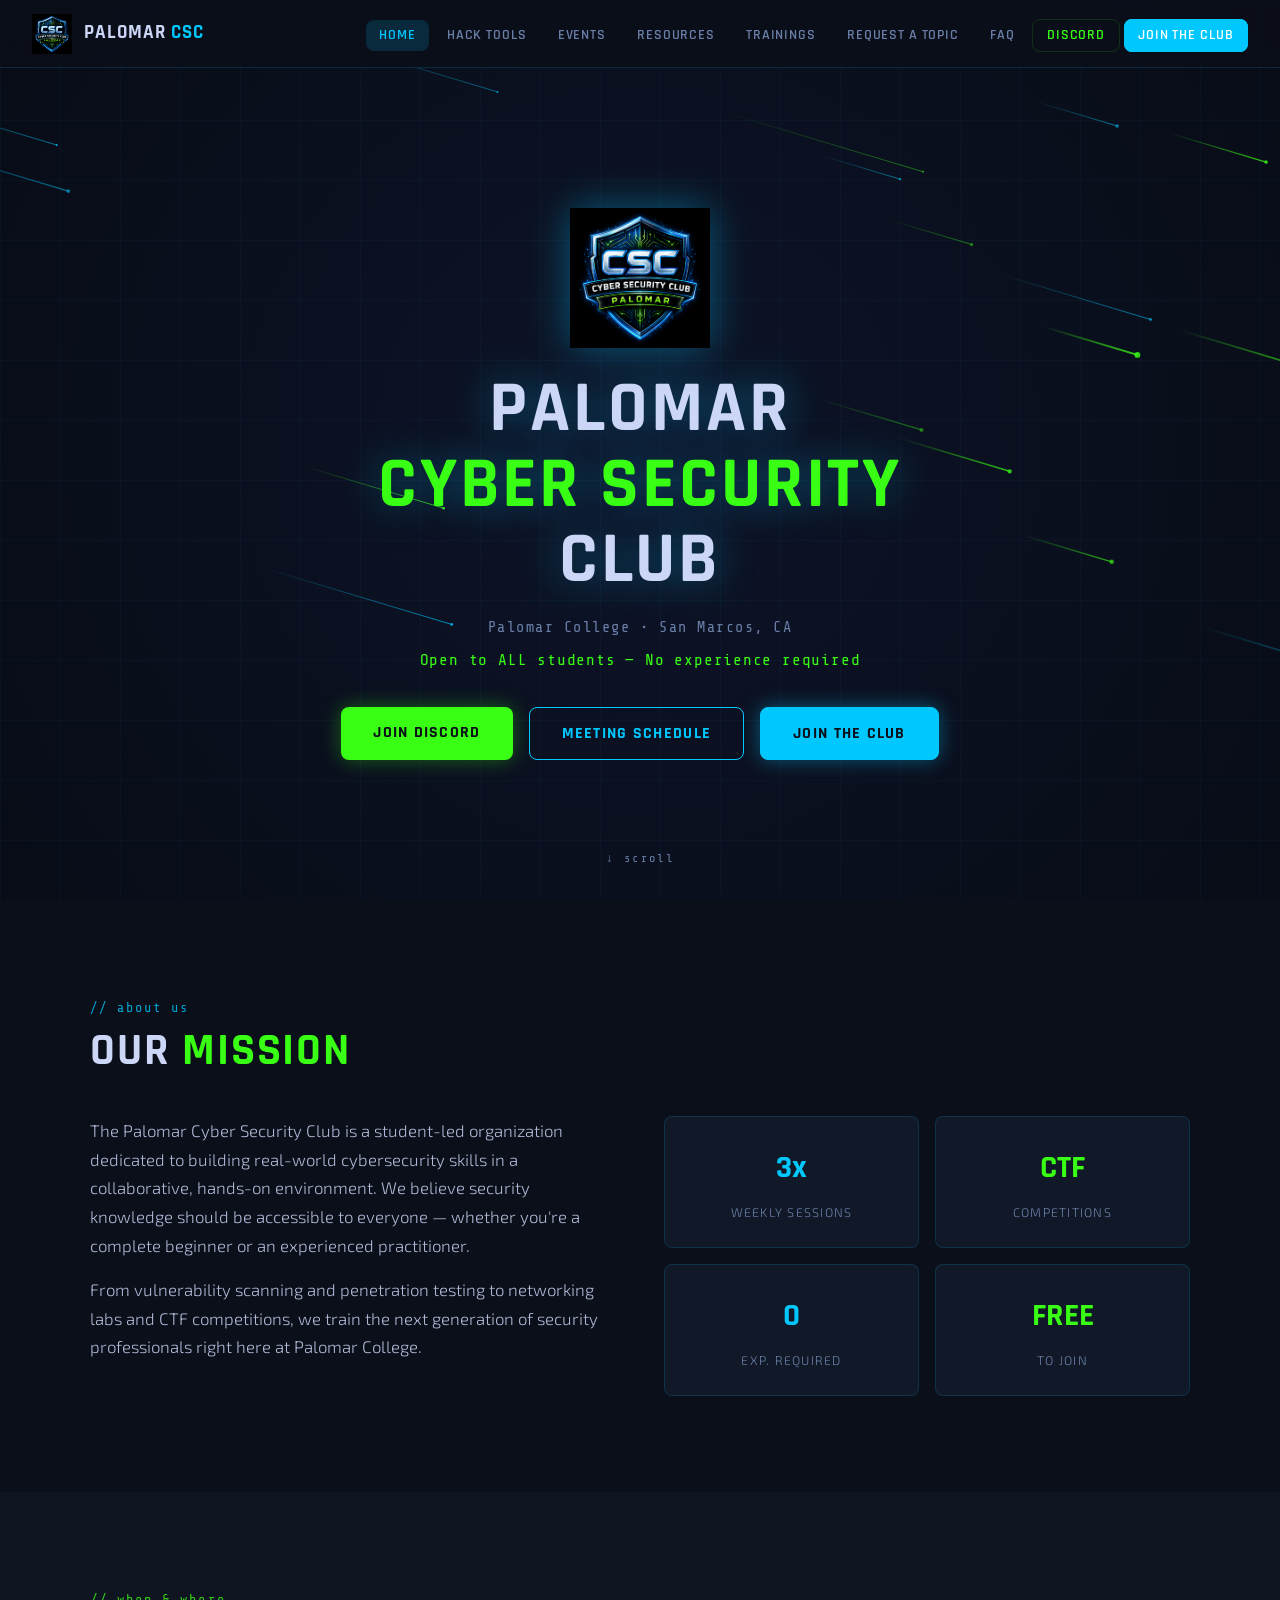
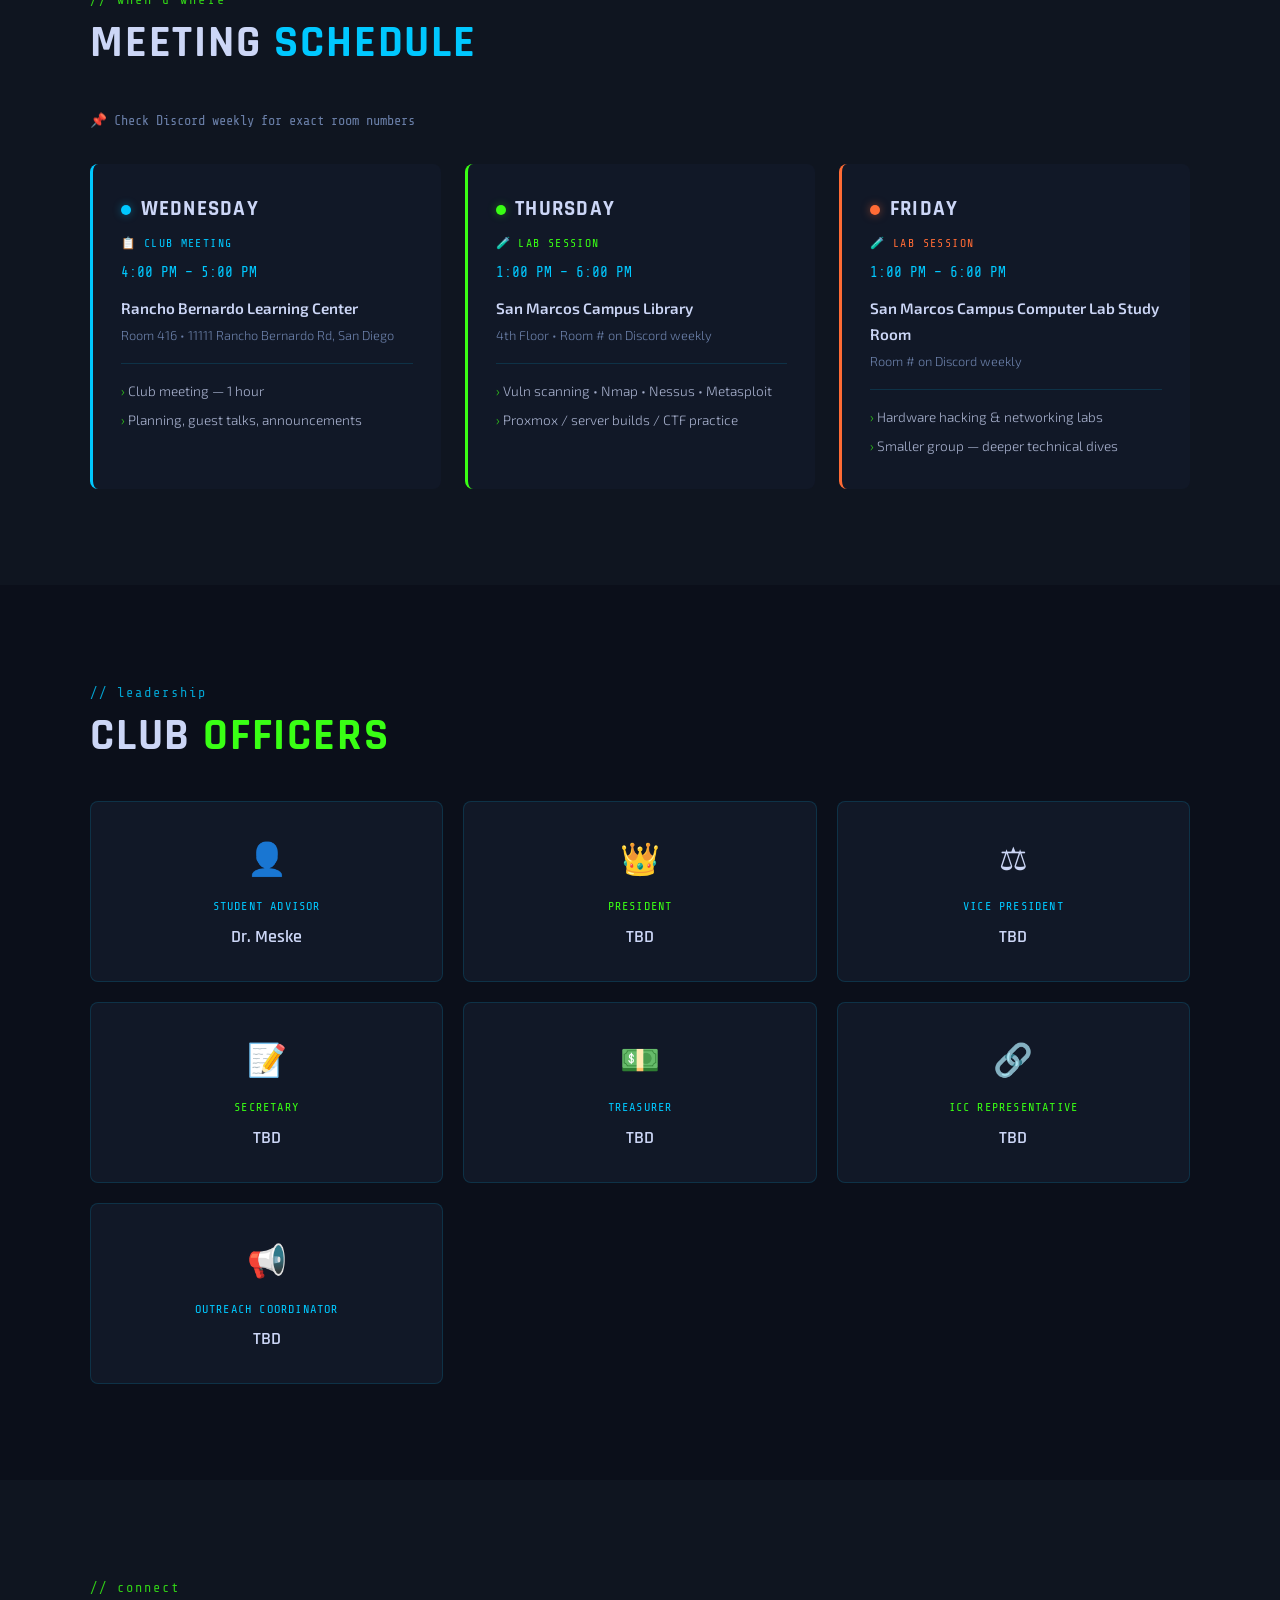
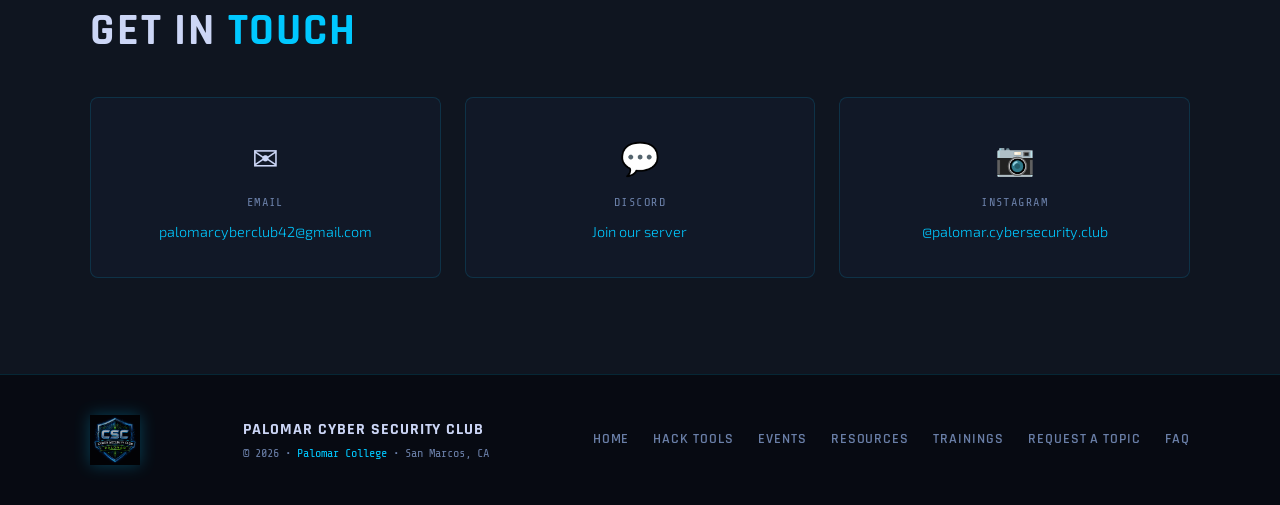
==== commit 56649449: "Add files via upload" ====
--- a/index.html
+++ b/index.html
@@ -23,6 +23,7 @@
     <li><a href="resources.html">Resources</a></li>
     <li><a href="trainings.html">Trainings</a></li>
     <li><a href="learning-board.html">Request a Topic</a></li>
+    <li><a href="faq.html">FAQ</a></li>
     <li><a href="https://discord.gg/BPTcKqK" target="_blank" class="nav-discord">Discord</a></li>
     <li><a href="https://sites.google.com/view/palomarcyberclub?utm_source=ig&utm_medium=social&utm_content=link_in_bio" target="_blank" class="nav-join">Join the Club</a></li>
   </ul>
@@ -226,6 +227,7 @@
       <a href="resources.html">Resources</a>
       <a href="trainings.html">Trainings</a>
       <a href="learning-board.html">Request a Topic</a>
+      <a href="faq.html">FAQ</a>
     </nav>
   </div>
 </footer>
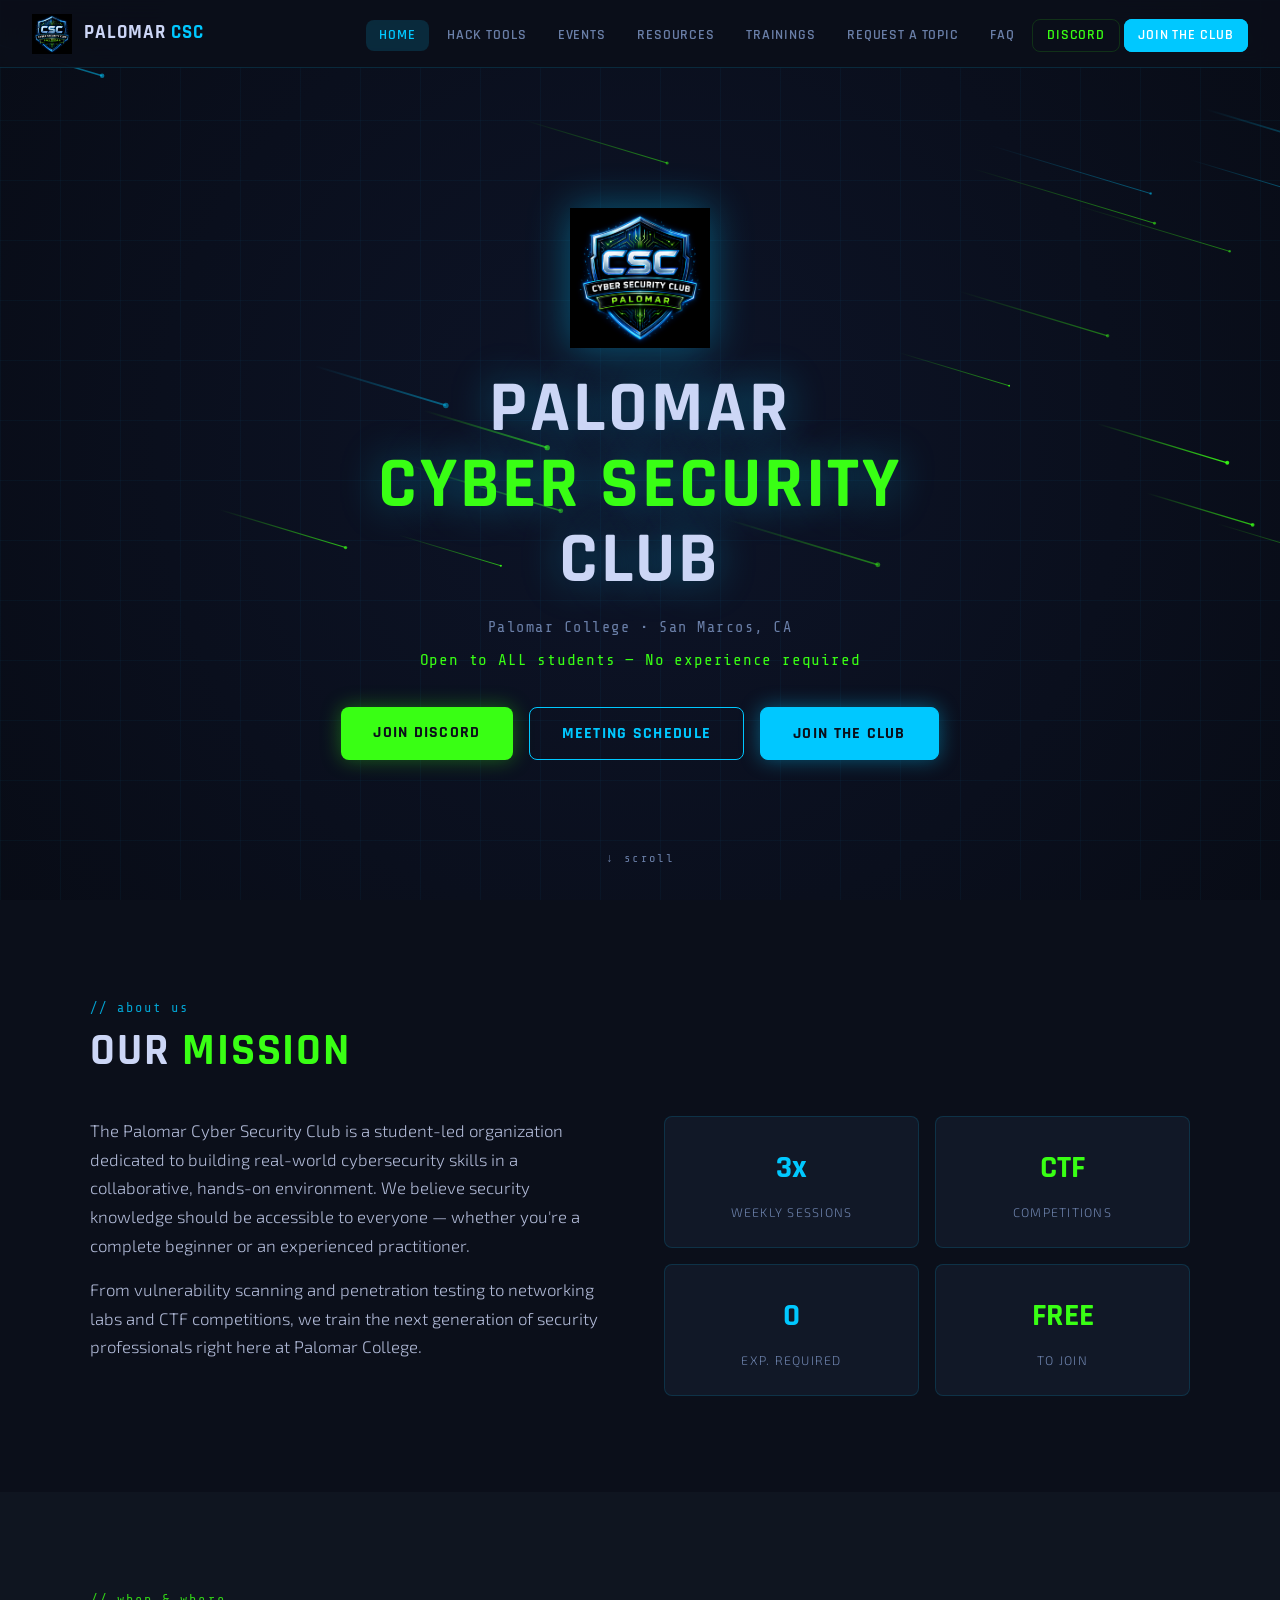
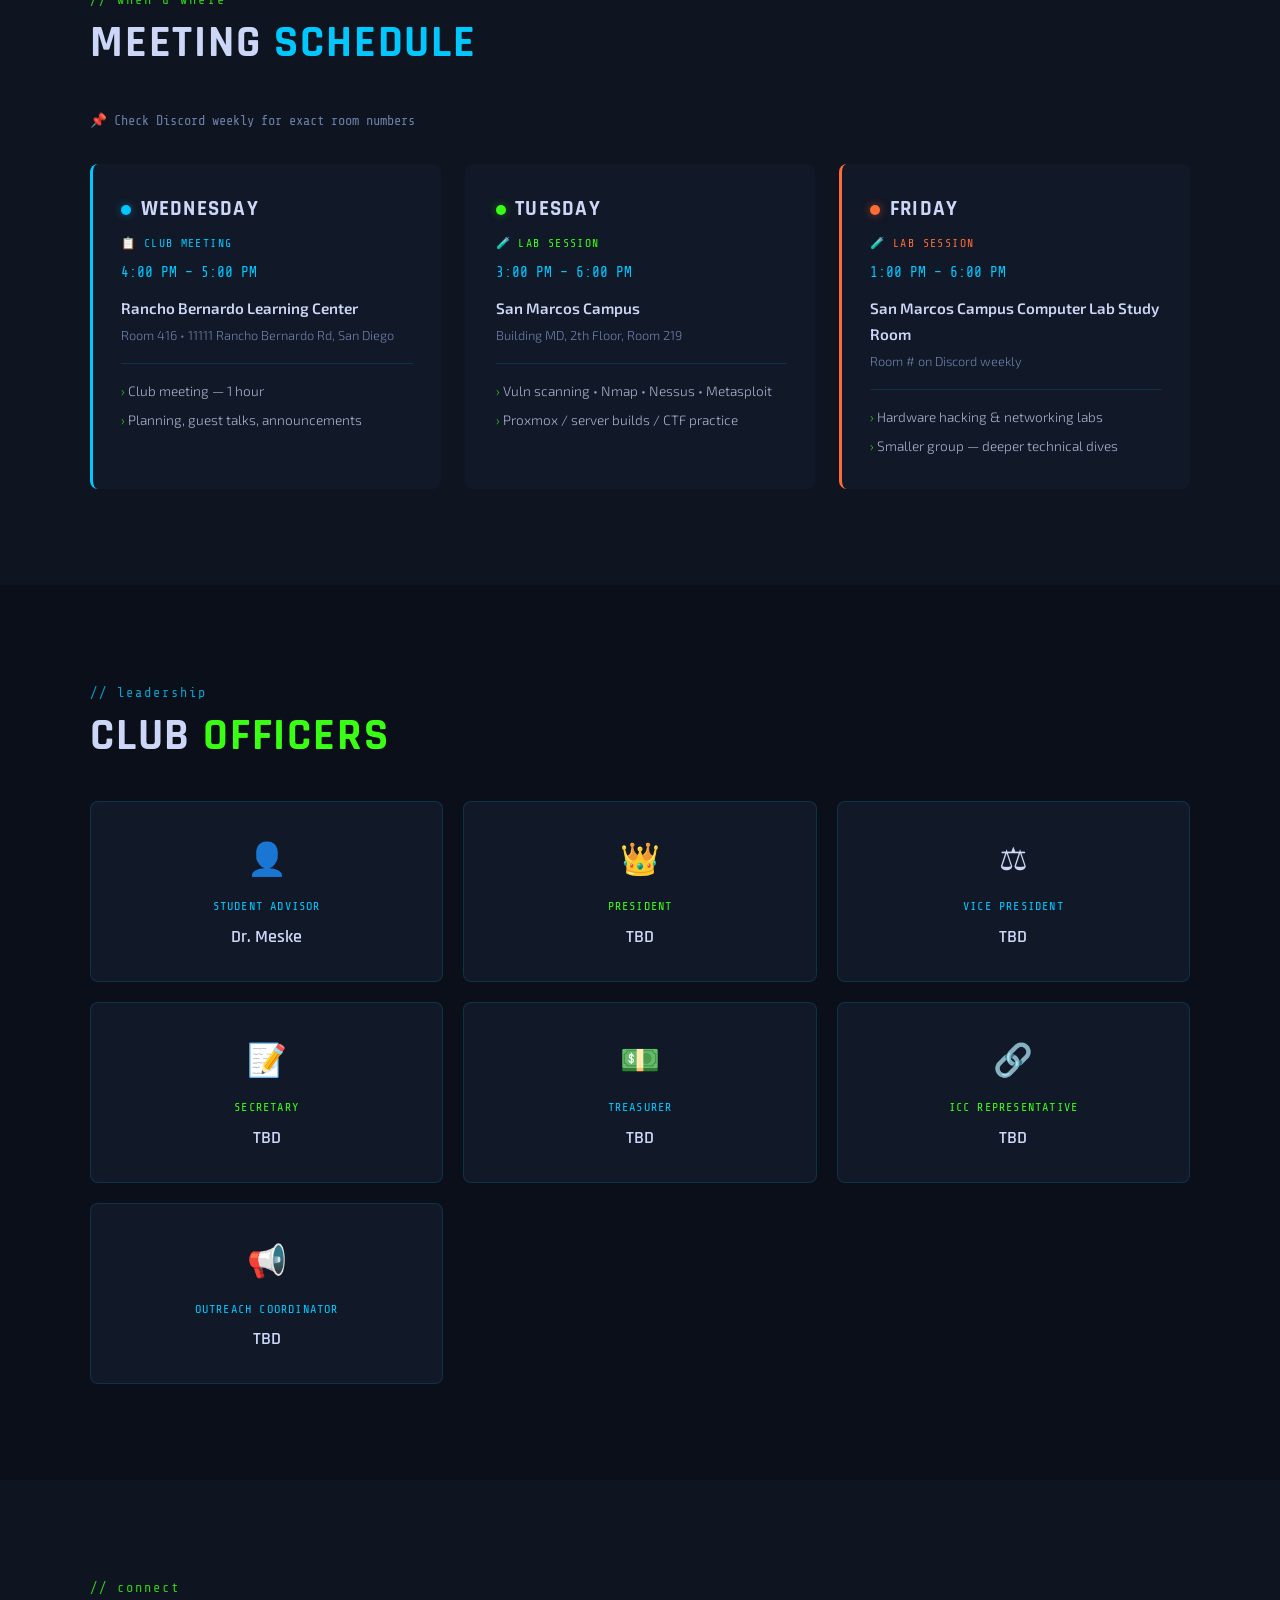
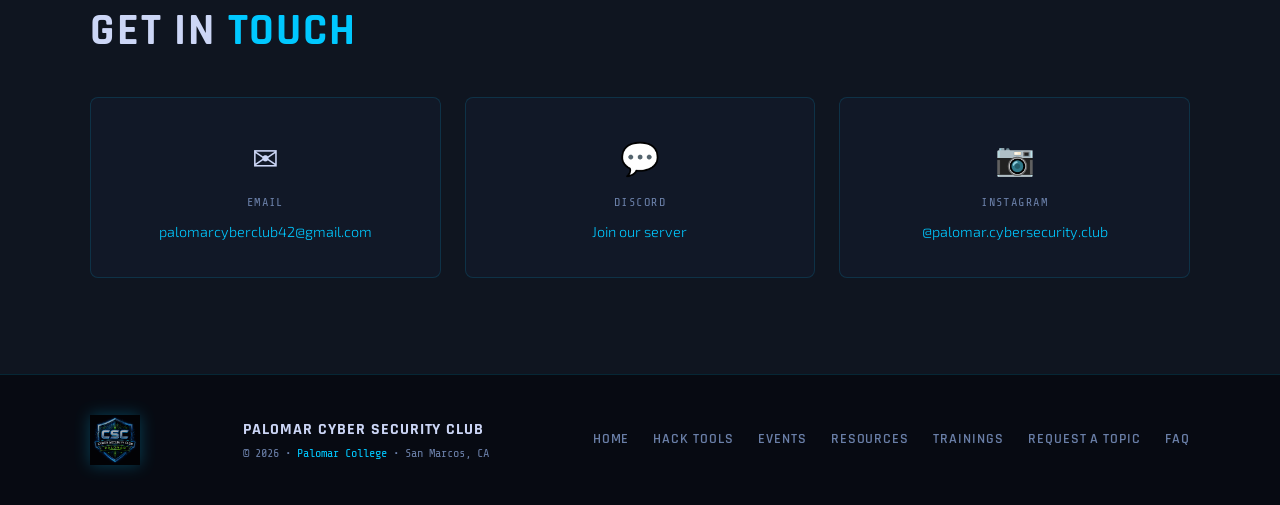
==== commit 73001b6e: "Update index.html" ====
--- a/index.html
+++ b/index.html
@@ -104,16 +104,16 @@
         </ul>
       </div>
 
-      <div class="schedule-card thursday">
+      <div class="schedule-card tuesday">
         <div class="day-header">
           <span class="day-dot thu-dot"></span>
-          <span class="day-name">Thursday</span>
+          <span class="day-name">Tuesday</span>
         </div>
         <div style="font-family:'Share Tech Mono',monospace;font-size:0.72rem;color:var(--green);text-transform:uppercase;letter-spacing:0.12em;margin-bottom:0.4rem;">🧪 Lab Session</div>
-        <div class="day-time">1:00 PM – 6:00 PM</div>
+        <div class="day-time">3:00 PM – 6:00 PM</div>
         <div class="day-location">
-          <div class="loc-name">San Marcos Campus Library</div>
-          <div class="loc-detail">4th Floor &bull; Room # on Discord weekly</div>
+          <div class="loc-name">San Marcos Campus</div>
+          <div class="loc-detail">Building MD, 2th Floor, Room 219</div>
         </div>
         <ul class="day-activities">
           <li>Vuln scanning &bull; Nmap &bull; Nessus &bull; Metasploit</li>
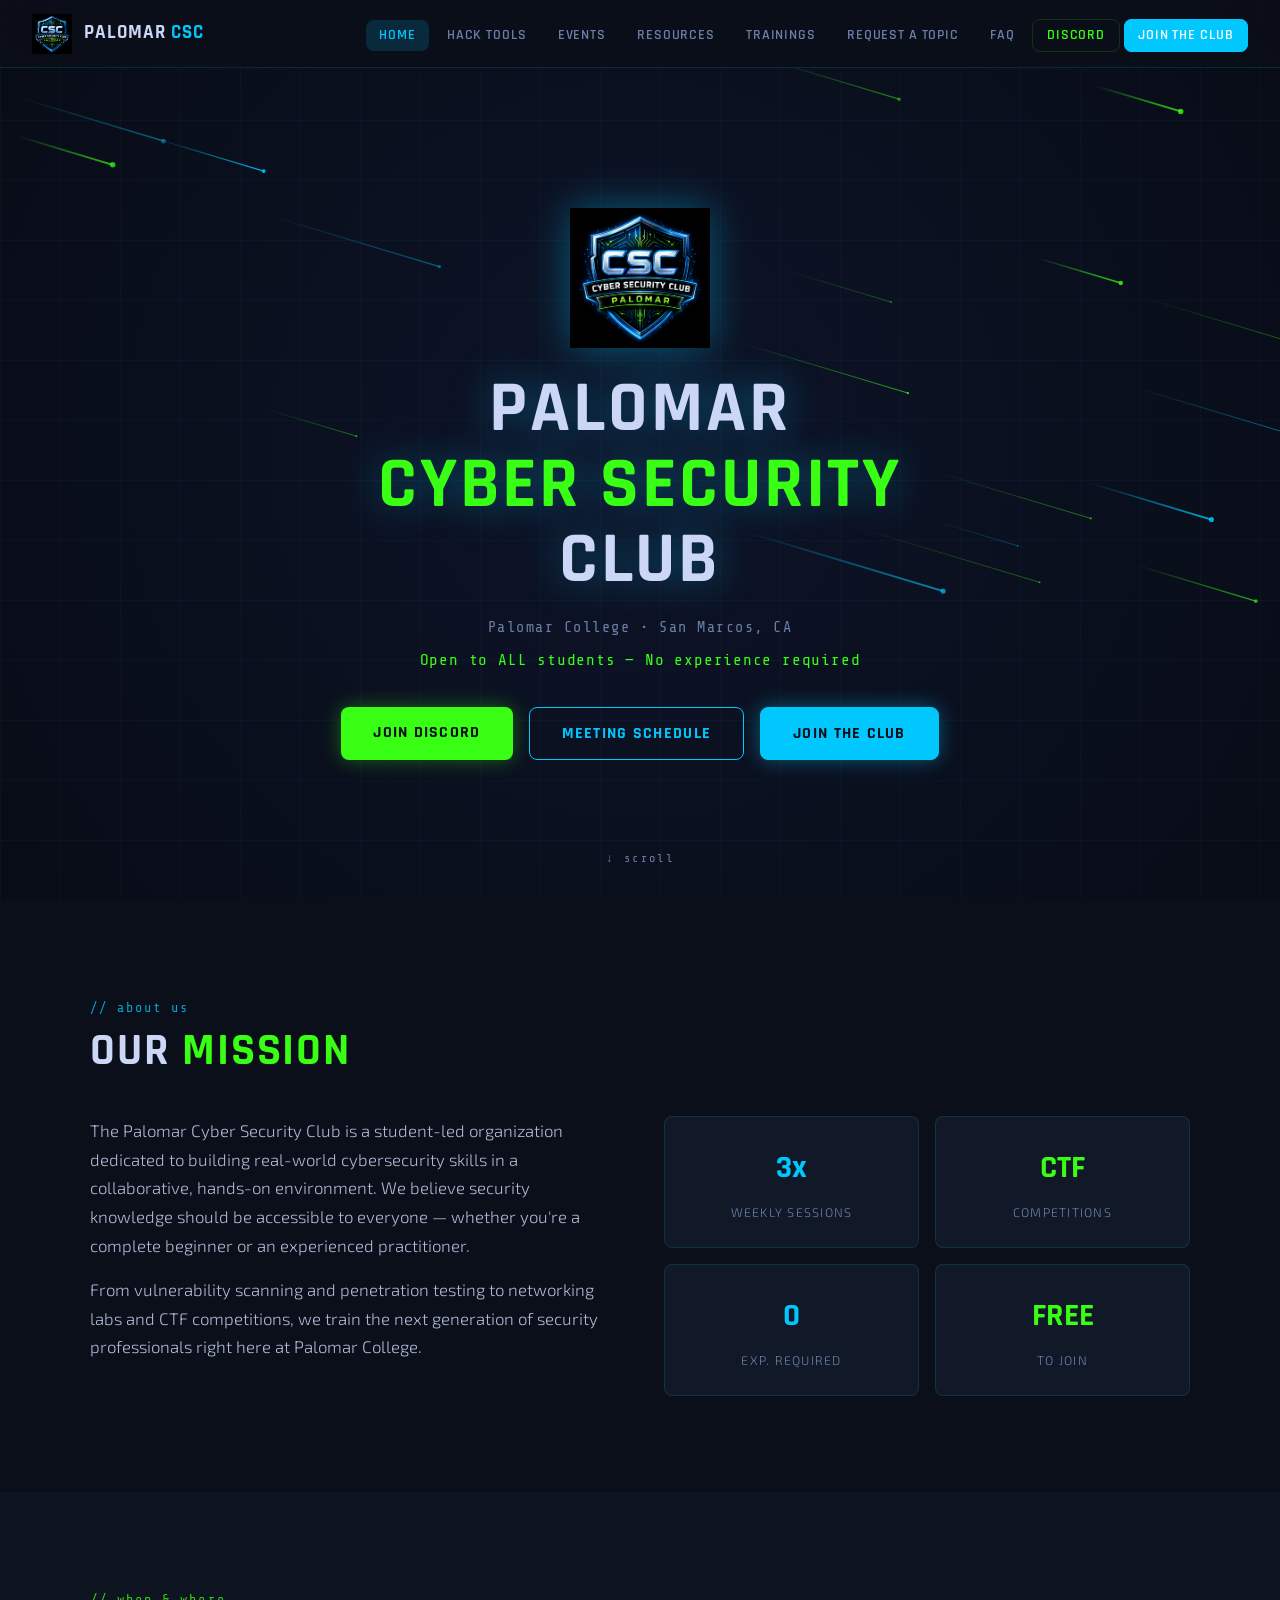
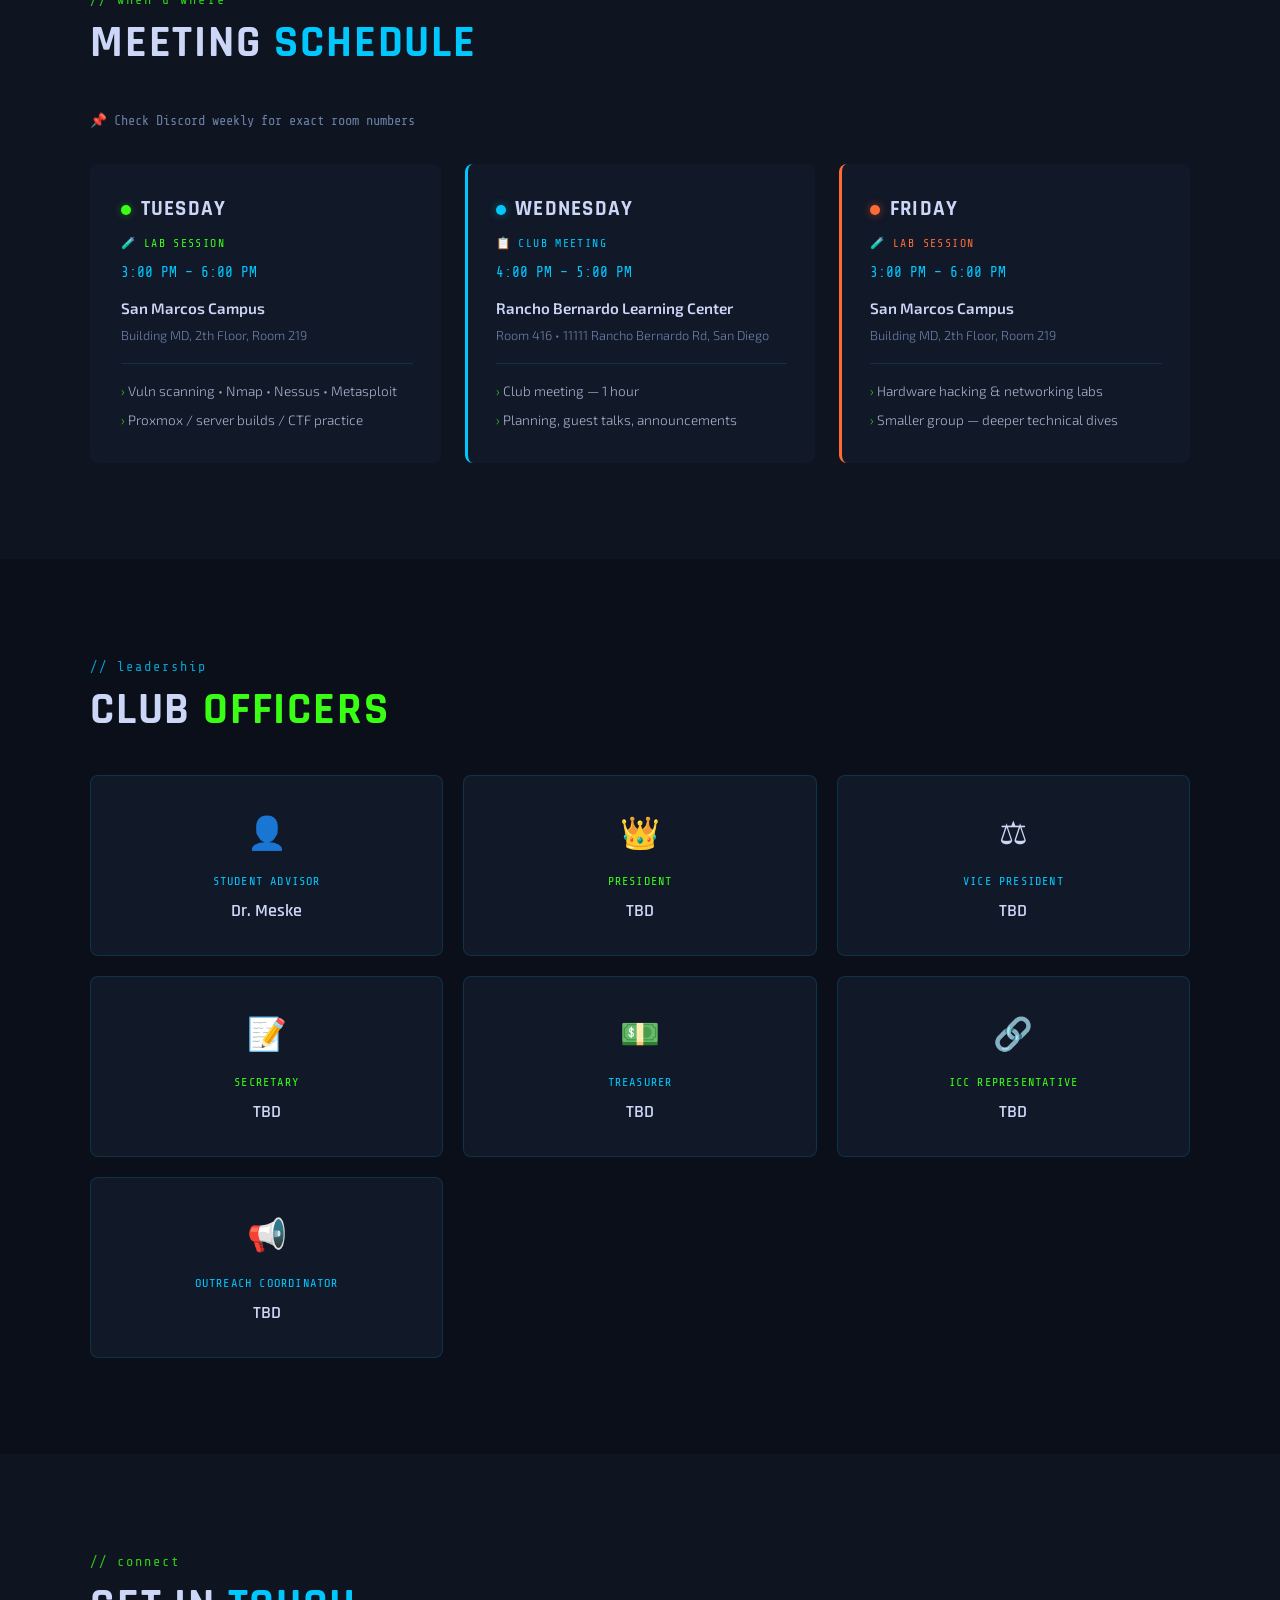
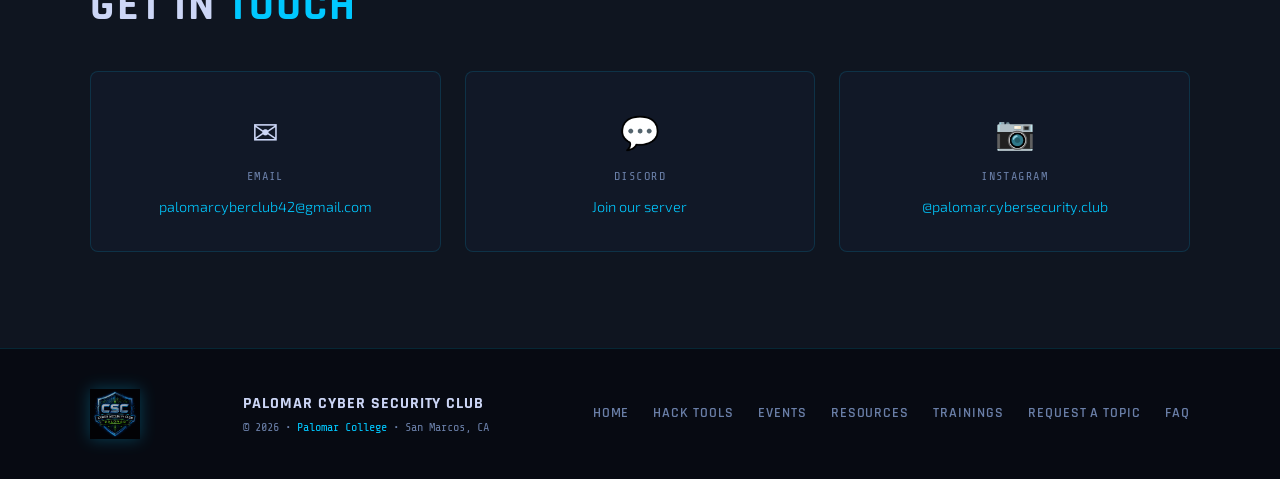
==== commit 58870963: "Update index.html" ====
--- a/index.html
+++ b/index.html
@@ -87,6 +87,23 @@
     <p class="schedule-note">&#128204; Check Discord weekly for exact room numbers</p>
     <div class="schedule-grid">
 
+      <div class="schedule-card tuesday">
+        <div class="day-header">
+          <span class="day-dot thu-dot"></span>
+          <span class="day-name">Tuesday</span>
+        </div>
+        <div style="font-family:'Share Tech Mono',monospace;font-size:0.72rem;color:var(--green);text-transform:uppercase;letter-spacing:0.12em;margin-bottom:0.4rem;">🧪 Lab Session</div>
+        <div class="day-time">3:00 PM – 6:00 PM</div>
+        <div class="day-location">
+          <div class="loc-name">San Marcos Campus</div>
+          <div class="loc-detail">Building MD, 2th Floor, Room 219</div>
+        </div>
+        <ul class="day-activities">
+          <li>Vuln scanning &bull; Nmap &bull; Nessus &bull; Metasploit</li>
+          <li>Proxmox / server builds / CTF practice</li>
+        </ul>
+      </div>
+      
       <div class="schedule-card wednesday">
         <div class="day-header">
           <span class="day-dot wed-dot"></span>
@@ -104,33 +121,16 @@
         </ul>
       </div>
 
-      <div class="schedule-card tuesday">
+      <div class="schedule-card friday">
         <div class="day-header">
-          <span class="day-dot thu-dot"></span>
-          <span class="day-name">Tuesday</span>
-        </div>
-        <div style="font-family:'Share Tech Mono',monospace;font-size:0.72rem;color:var(--green);text-transform:uppercase;letter-spacing:0.12em;margin-bottom:0.4rem;">🧪 Lab Session</div>
+          <span class="day-dot fri-dot"></span>
+          <span class="day-name">Friday</span>
+        </div>
+        <div style="font-family:'Share Tech Mono',monospace;font-size:0.72rem;color:#ff6b35;text-transform:uppercase;letter-spacing:0.12em;margin-bottom:0.4rem;">🧪 Lab Session</div>
         <div class="day-time">3:00 PM – 6:00 PM</div>
         <div class="day-location">
           <div class="loc-name">San Marcos Campus</div>
           <div class="loc-detail">Building MD, 2th Floor, Room 219</div>
-        </div>
-        <ul class="day-activities">
-          <li>Vuln scanning &bull; Nmap &bull; Nessus &bull; Metasploit</li>
-          <li>Proxmox / server builds / CTF practice</li>
-        </ul>
-      </div>
-
-      <div class="schedule-card friday">
-        <div class="day-header">
-          <span class="day-dot fri-dot"></span>
-          <span class="day-name">Friday</span>
-        </div>
-        <div style="font-family:'Share Tech Mono',monospace;font-size:0.72rem;color:#ff6b35;text-transform:uppercase;letter-spacing:0.12em;margin-bottom:0.4rem;">🧪 Lab Session</div>
-        <div class="day-time">1:00 PM – 6:00 PM</div>
-        <div class="day-location">
-          <div class="loc-name">San Marcos Campus Computer Lab Study Room</div>
-          <div class="loc-detail">Room # on Discord weekly</div>
         </div>
         <ul class="day-activities">
           <li>Hardware hacking &amp; networking labs</li>
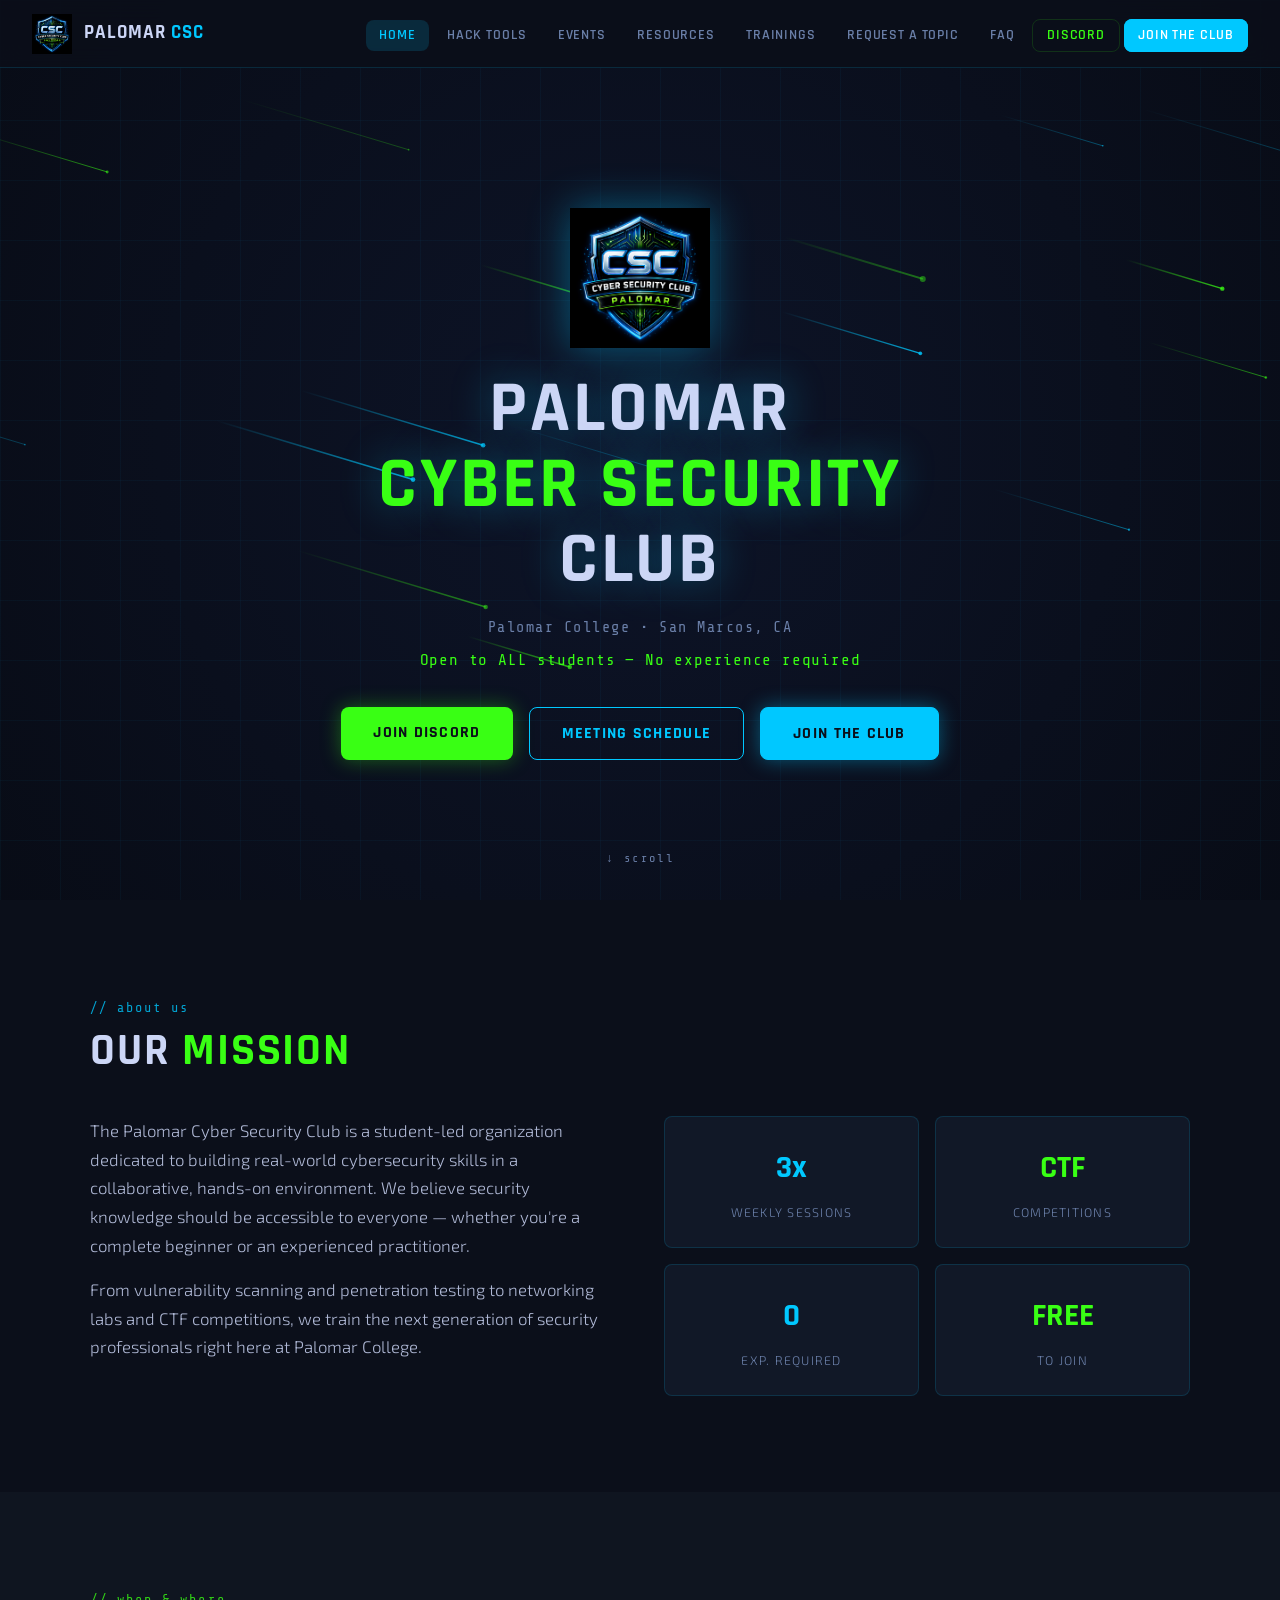
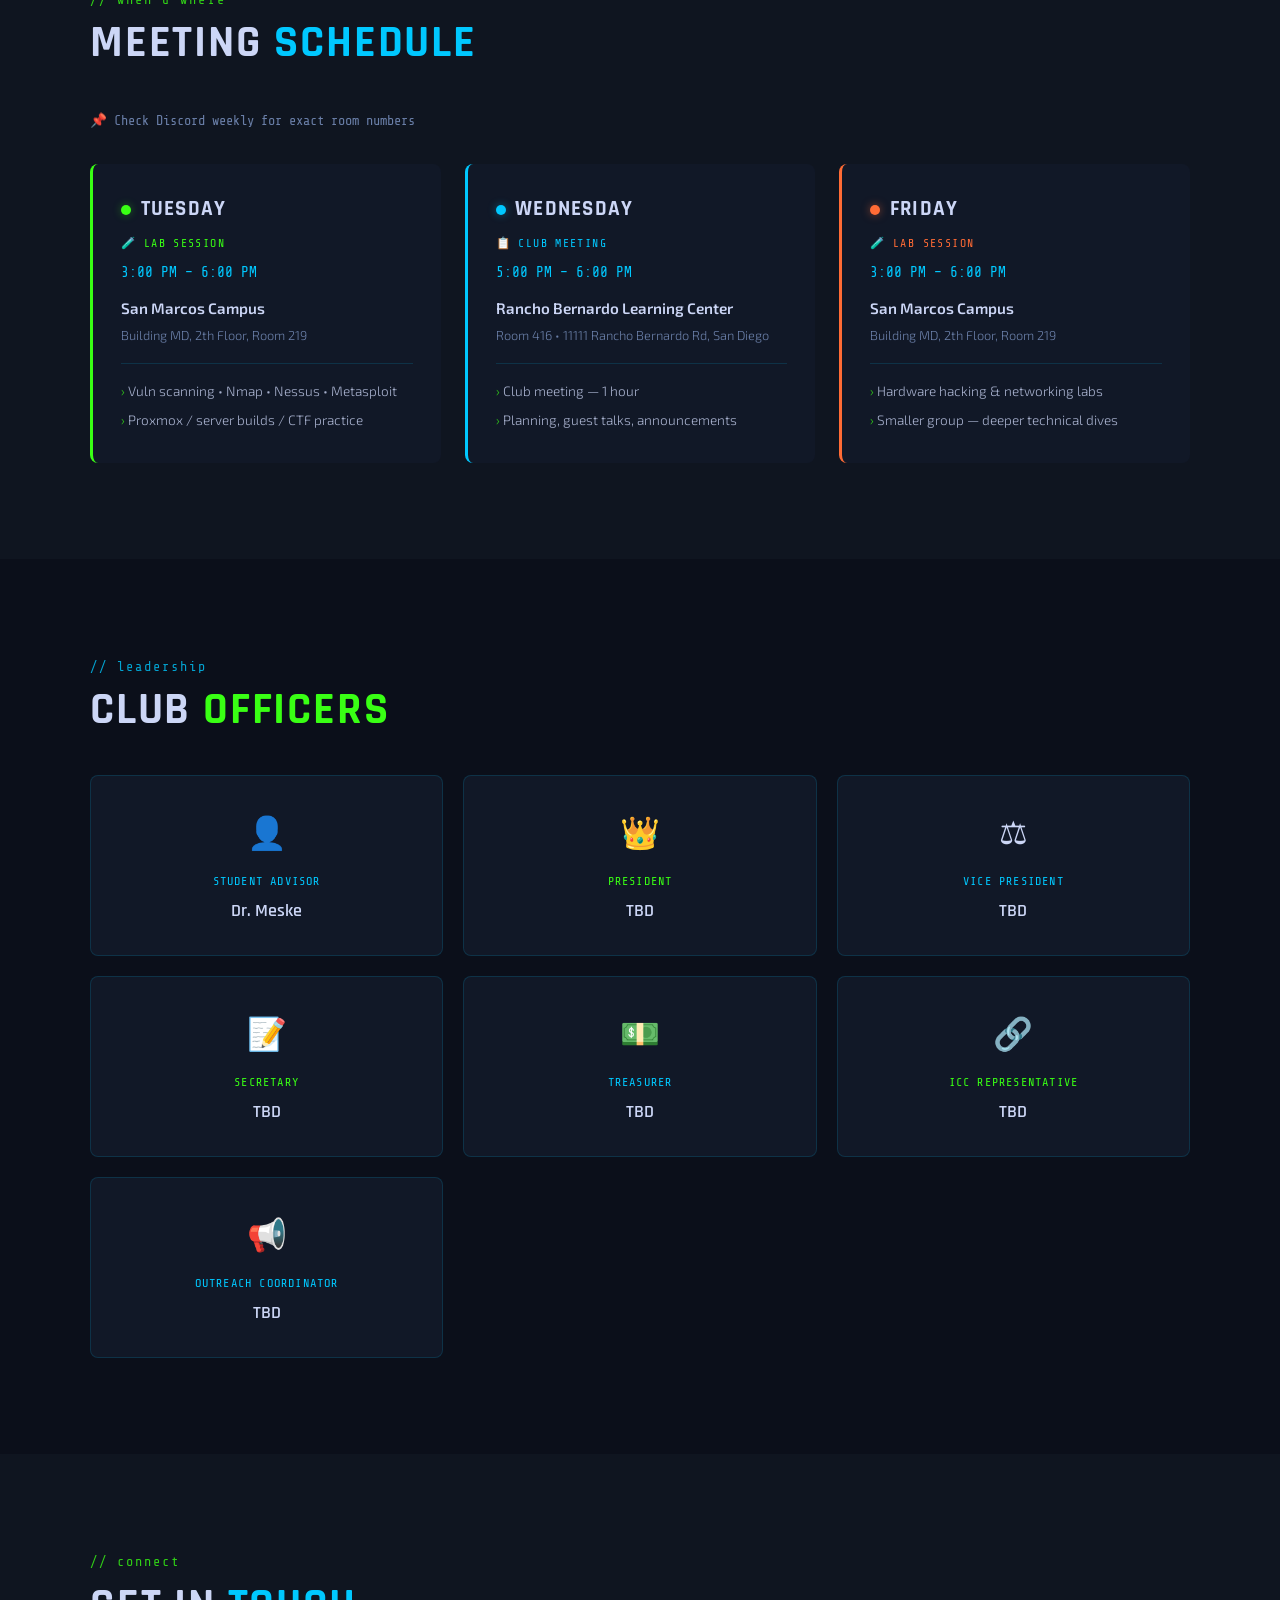
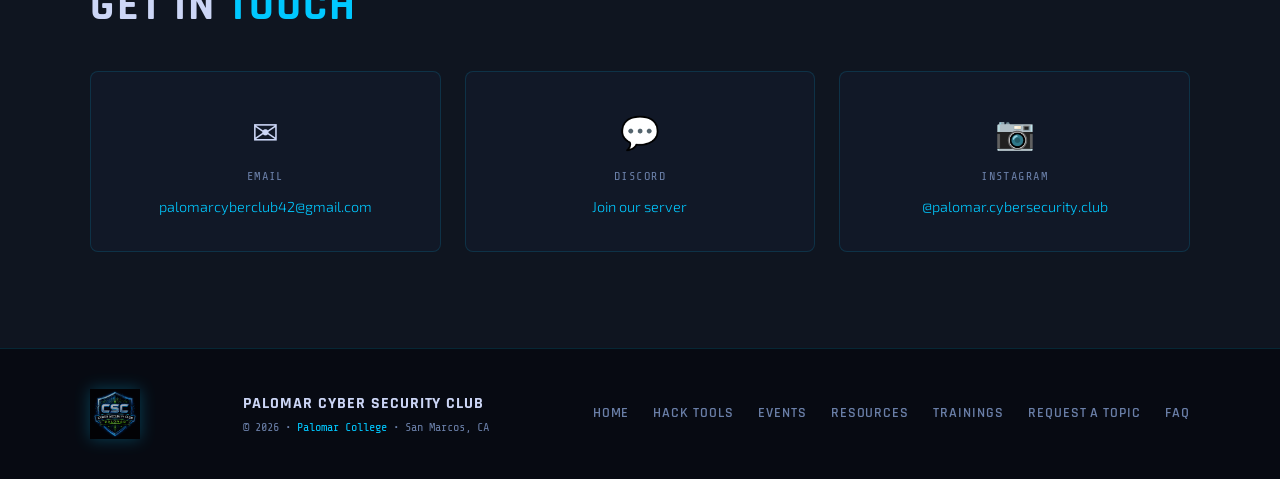
==== commit 76b6160f: "Update index.html" ====
--- a/index.html
+++ b/index.html
@@ -87,7 +87,7 @@
     <p class="schedule-note">&#128204; Check Discord weekly for exact room numbers</p>
     <div class="schedule-grid">
 
-      <div class="schedule-card tuesday">
+      <div class="schedule-card thursday">
         <div class="day-header">
           <span class="day-dot thu-dot"></span>
           <span class="day-name">Tuesday</span>
@@ -110,7 +110,7 @@
           <span class="day-name">Wednesday</span>
         </div>
         <div style="font-family:'Share Tech Mono',monospace;font-size:0.72rem;color:var(--blue);text-transform:uppercase;letter-spacing:0.12em;margin-bottom:0.4rem;">📋 Club Meeting</div>
-        <div class="day-time">4:00 PM – 5:00 PM</div>
+        <div class="day-time">5:00 PM – 6:00 PM</div>
         <div class="day-location">
           <div class="loc-name">Rancho Bernardo Learning Center</div>
           <div class="loc-detail">Room 416 &bull; 11111 Rancho Bernardo Rd, San Diego</div>
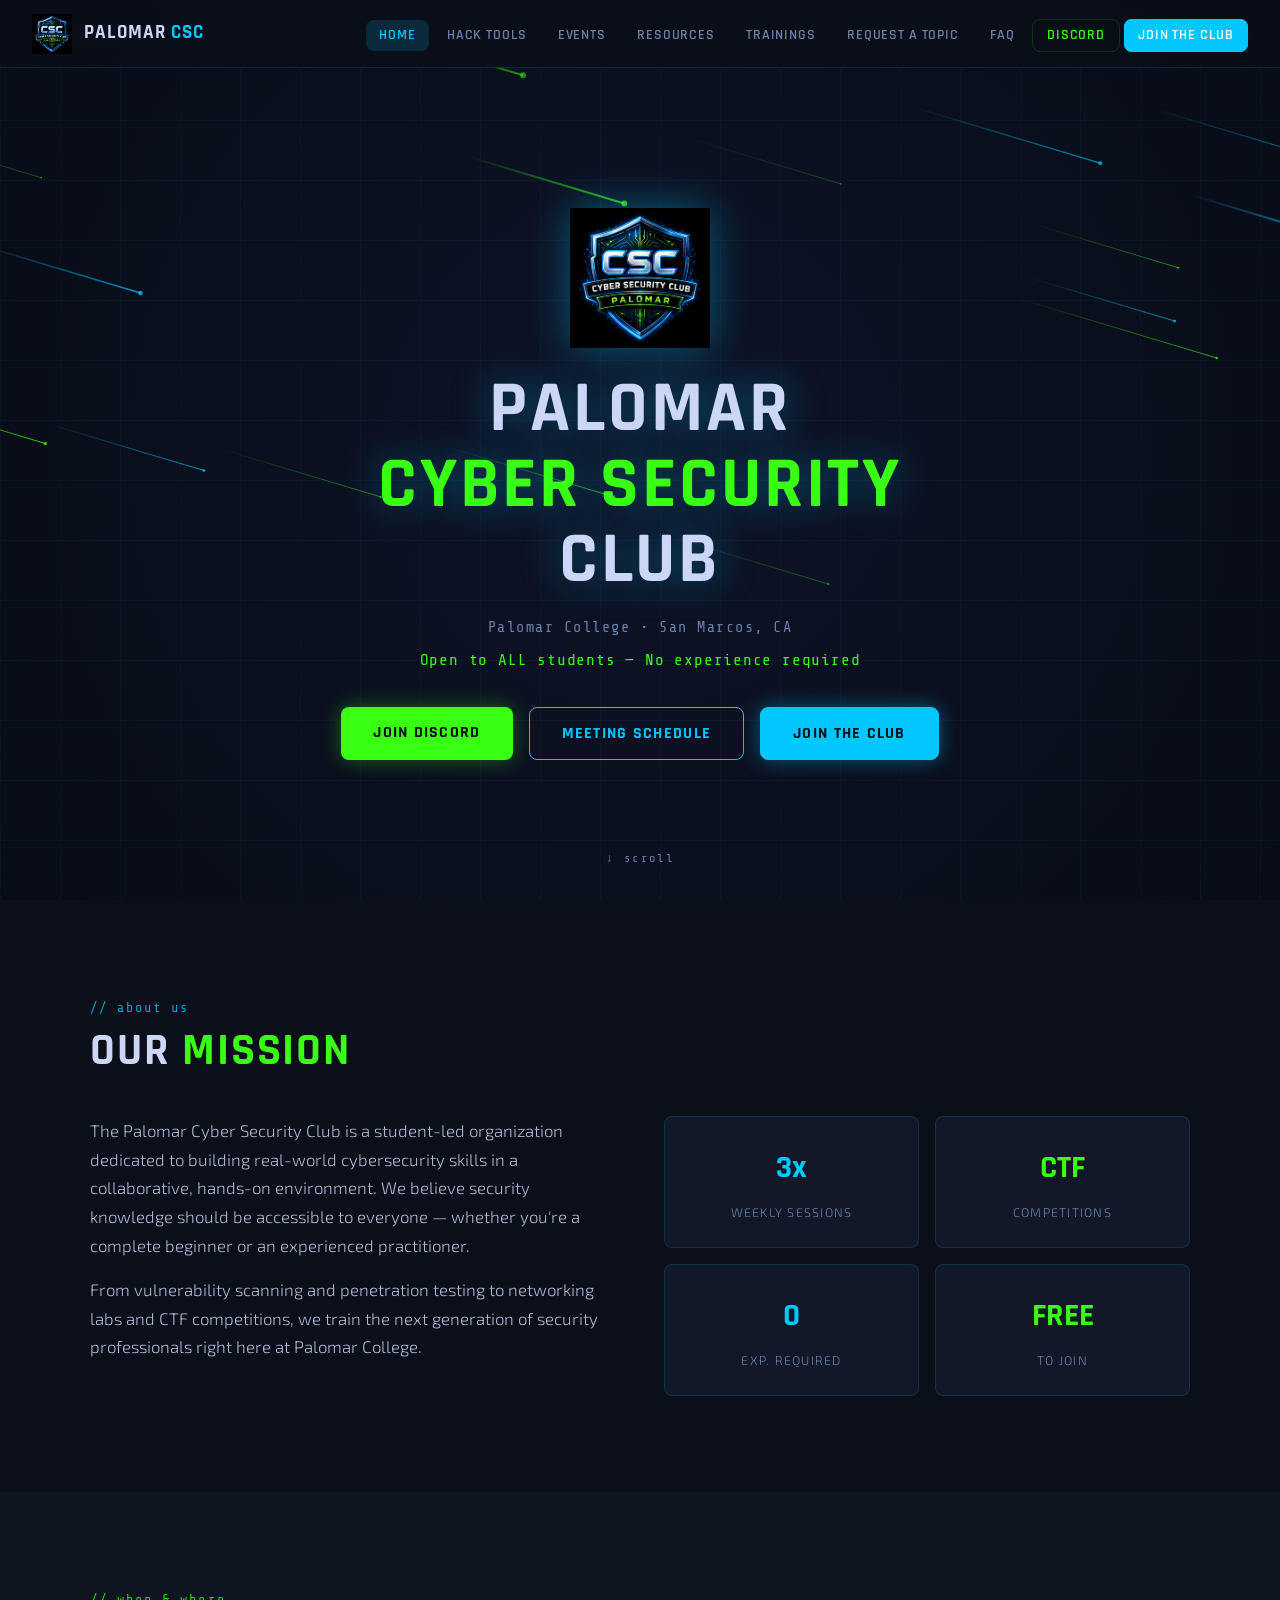
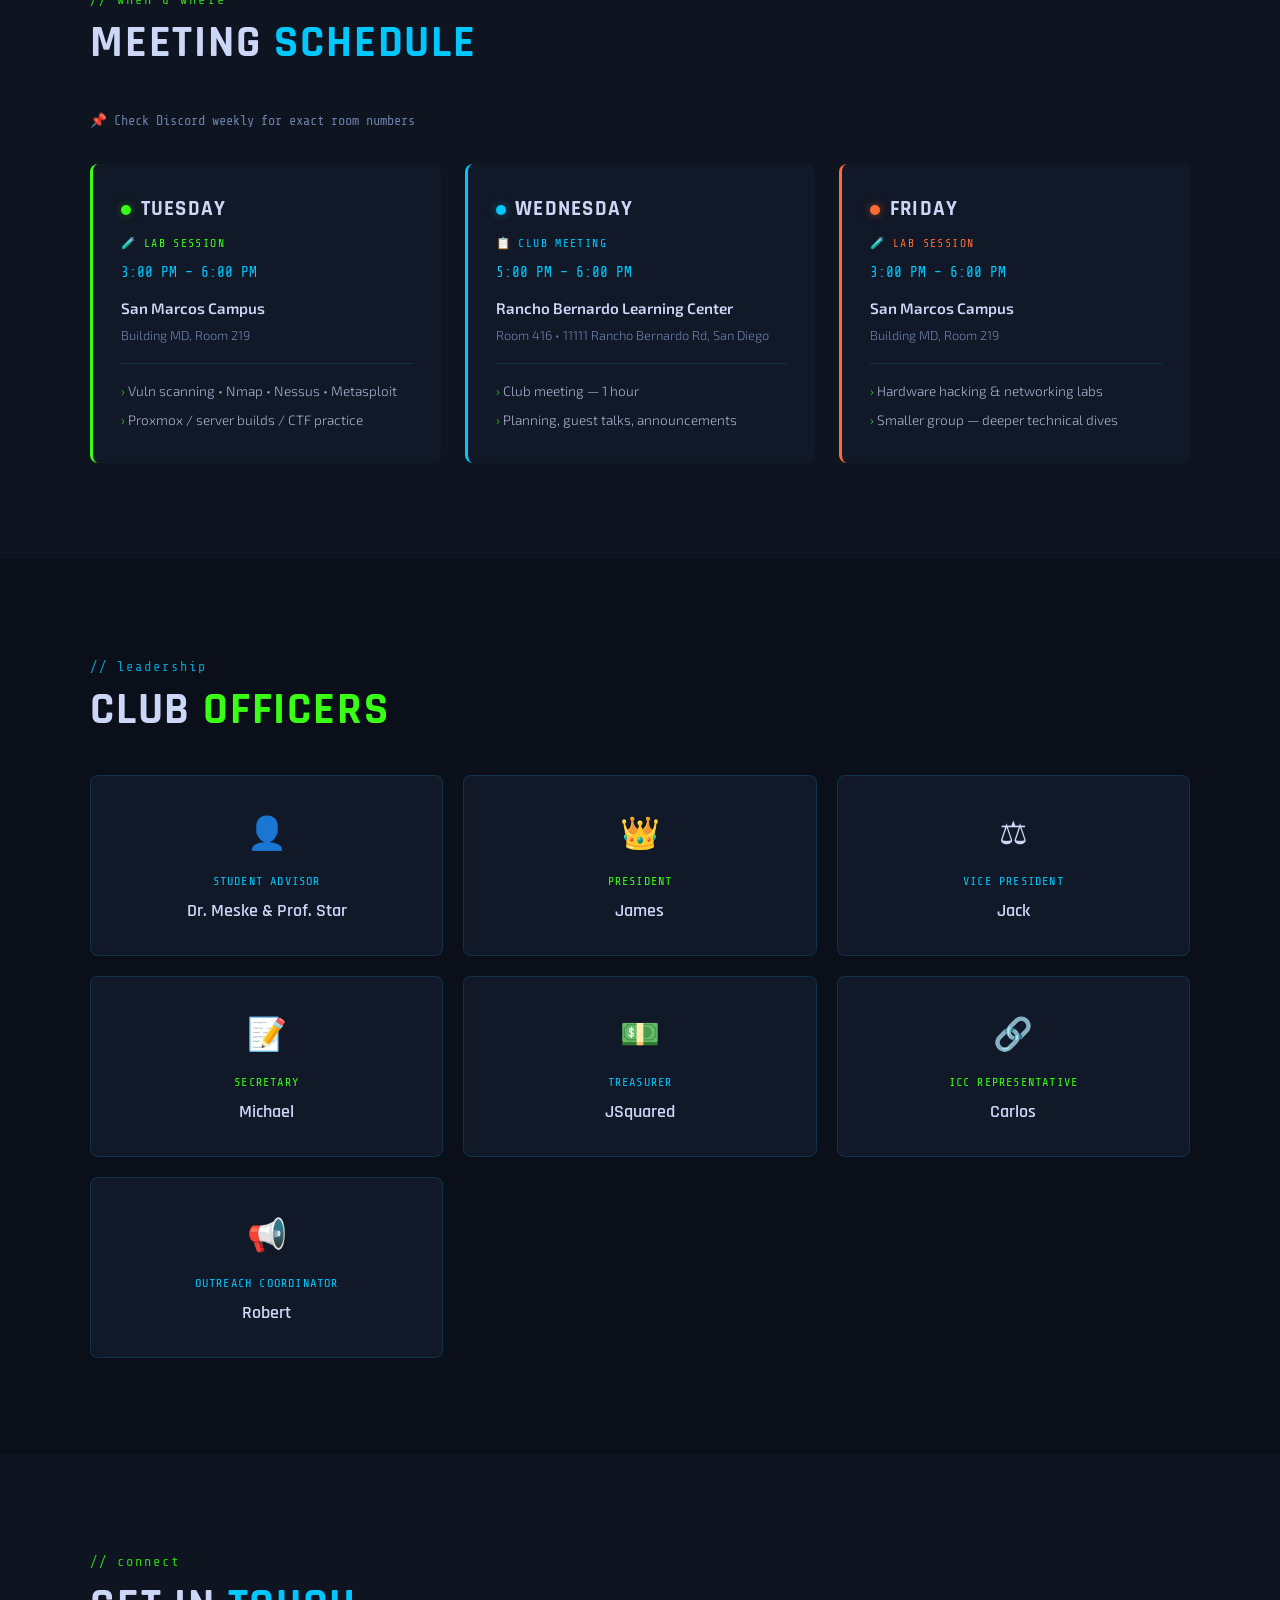
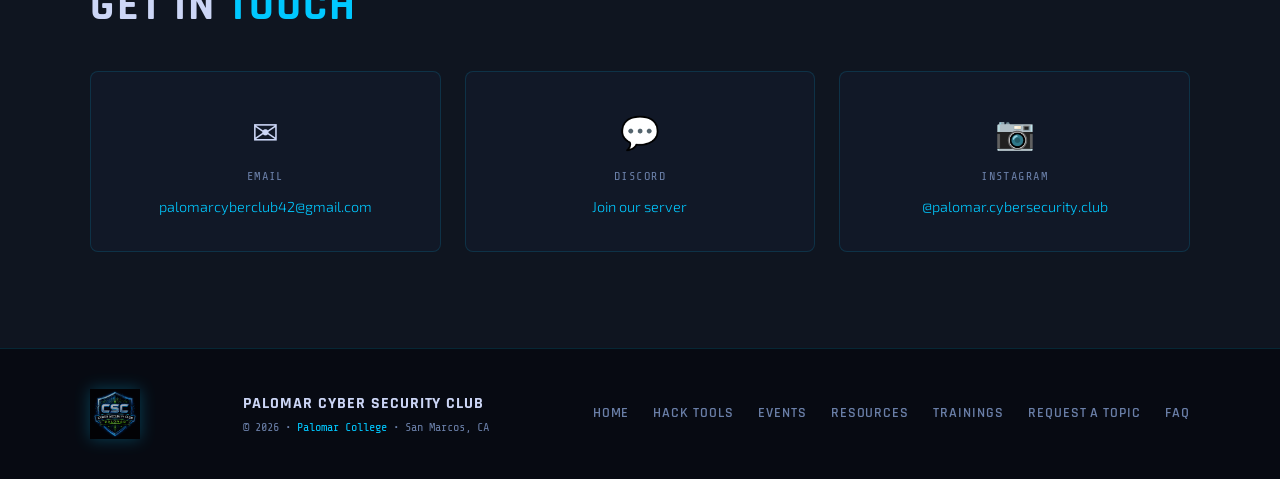
==== commit 23d34bab: "Update index.html" ====
--- a/index.html
+++ b/index.html
@@ -96,7 +96,7 @@
         <div class="day-time">3:00 PM – 6:00 PM</div>
         <div class="day-location">
           <div class="loc-name">San Marcos Campus</div>
-          <div class="loc-detail">Building MD, 2th Floor, Room 219</div>
+          <div class="loc-detail">Building MD, Room 219</div>
         </div>
         <ul class="day-activities">
           <li>Vuln scanning &bull; Nmap &bull; Nessus &bull; Metasploit</li>
@@ -130,7 +130,7 @@
         <div class="day-time">3:00 PM – 6:00 PM</div>
         <div class="day-location">
           <div class="loc-name">San Marcos Campus</div>
-          <div class="loc-detail">Building MD, 2th Floor, Room 219</div>
+          <div class="loc-detail">Building MD, Room 219</div>
         </div>
         <ul class="day-activities">
           <li>Hardware hacking &amp; networking labs</li>
@@ -151,37 +151,37 @@
       <div class="officer-card">
         <div class="officer-icon">&#128100;</div>
         <div class="officer-role accent-blue">Student Advisor</div>
-        <div class="officer-name">Dr. Meske</div>
+        <div class="officer-name">Dr. Meske & Prof. Star</div>
       </div>
       <div class="officer-card">
         <div class="officer-icon">&#128081;</div>
         <div class="officer-role accent-green">President</div>
-        <div class="officer-name">TBD</div>
+        <div class="officer-name">James</div>
       </div>
       <div class="officer-card">
         <div class="officer-icon">&#9878;</div>
         <div class="officer-role accent-blue">Vice President</div>
-        <div class="officer-name">TBD</div>
+        <div class="officer-name">Jack</div>
       </div>
       <div class="officer-card">
         <div class="officer-icon">&#128221;</div>
         <div class="officer-role accent-green">Secretary</div>
-        <div class="officer-name">TBD</div>
+        <div class="officer-name">Michael</div>
       </div>
       <div class="officer-card">
         <div class="officer-icon">&#128181;</div>
         <div class="officer-role accent-blue">Treasurer</div>
-        <div class="officer-name">TBD</div>
+        <div class="officer-name">JSquared</div>
       </div>
       <div class="officer-card">
         <div class="officer-icon">&#128279;</div>
         <div class="officer-role accent-green">ICC Representative</div>
-        <div class="officer-name">TBD</div>
+        <div class="officer-name">Carlos</div>
       </div>
       <div class="officer-card">
         <div class="officer-icon">&#128226;</div>
         <div class="officer-role accent-blue">Outreach Coordinator</div>
-        <div class="officer-name">TBD</div>
+        <div class="officer-name">Robert</div>
       </div>
     </div>
   </div>
